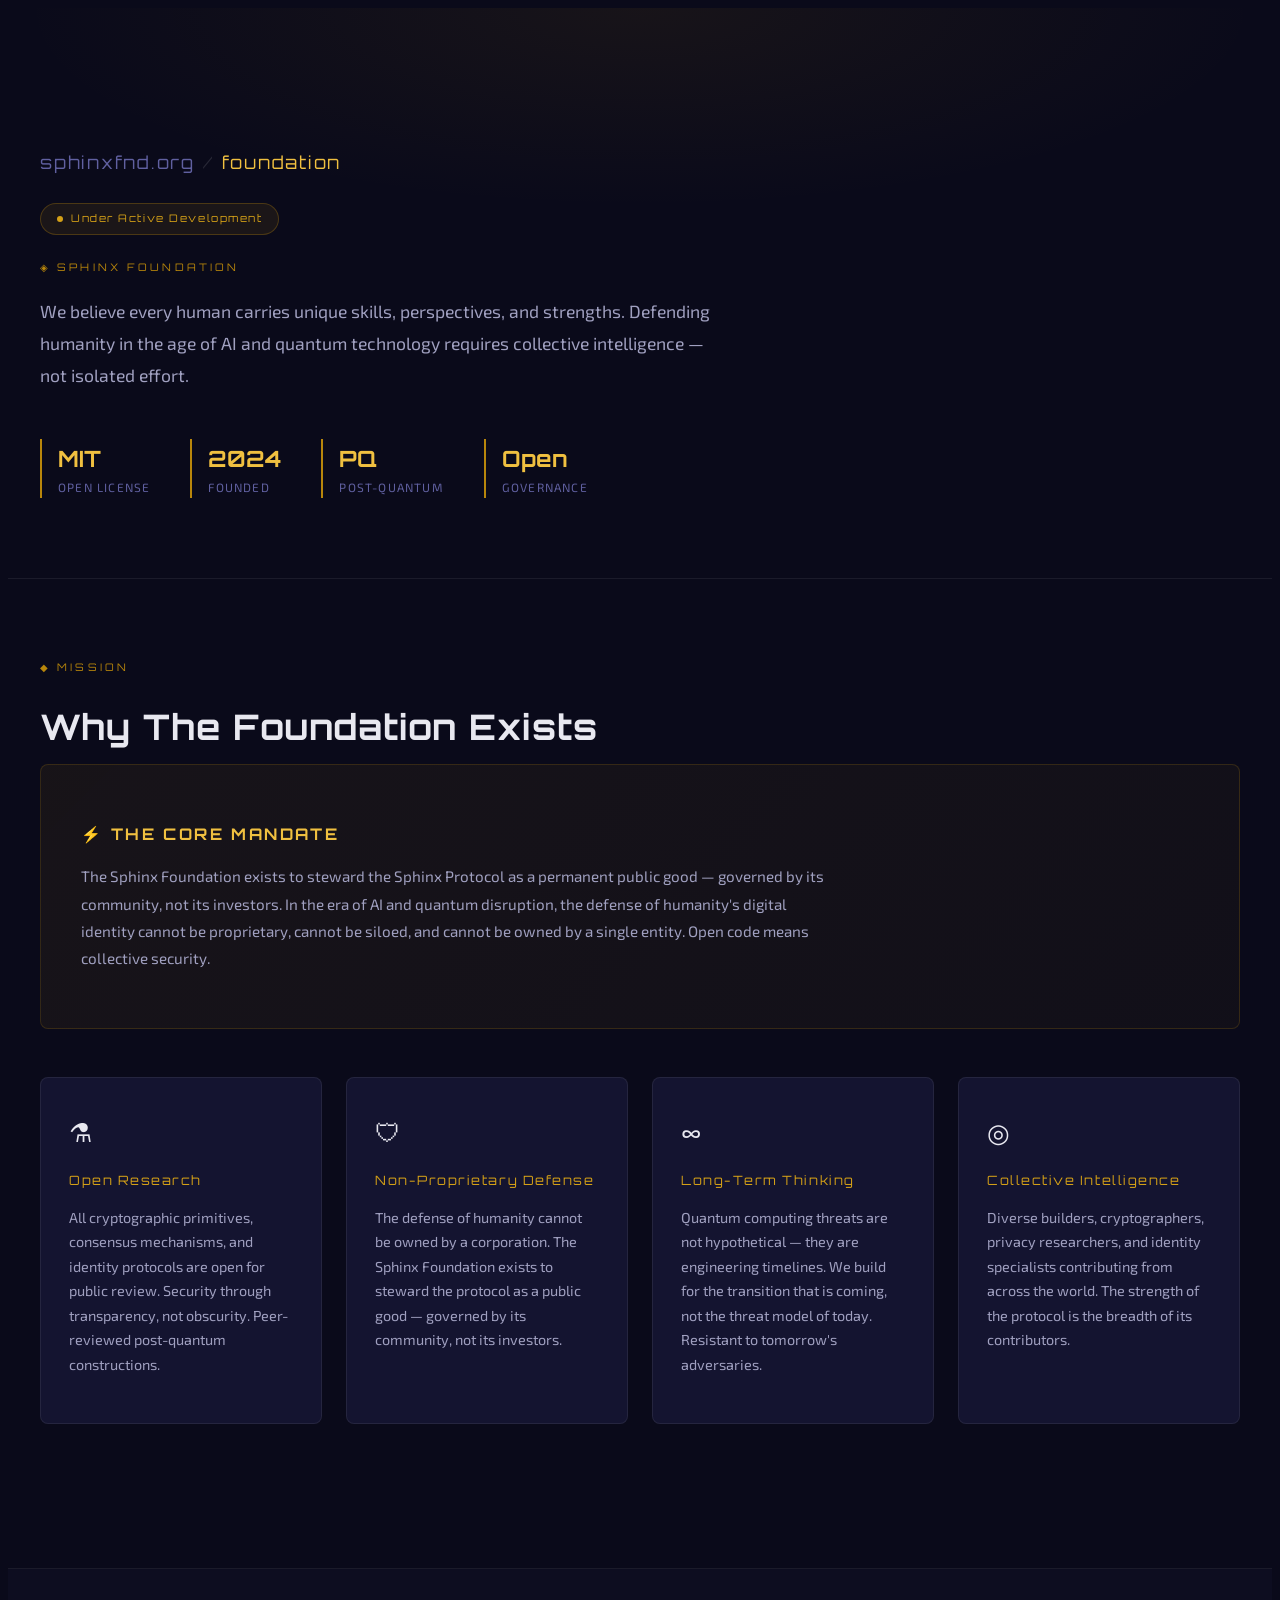
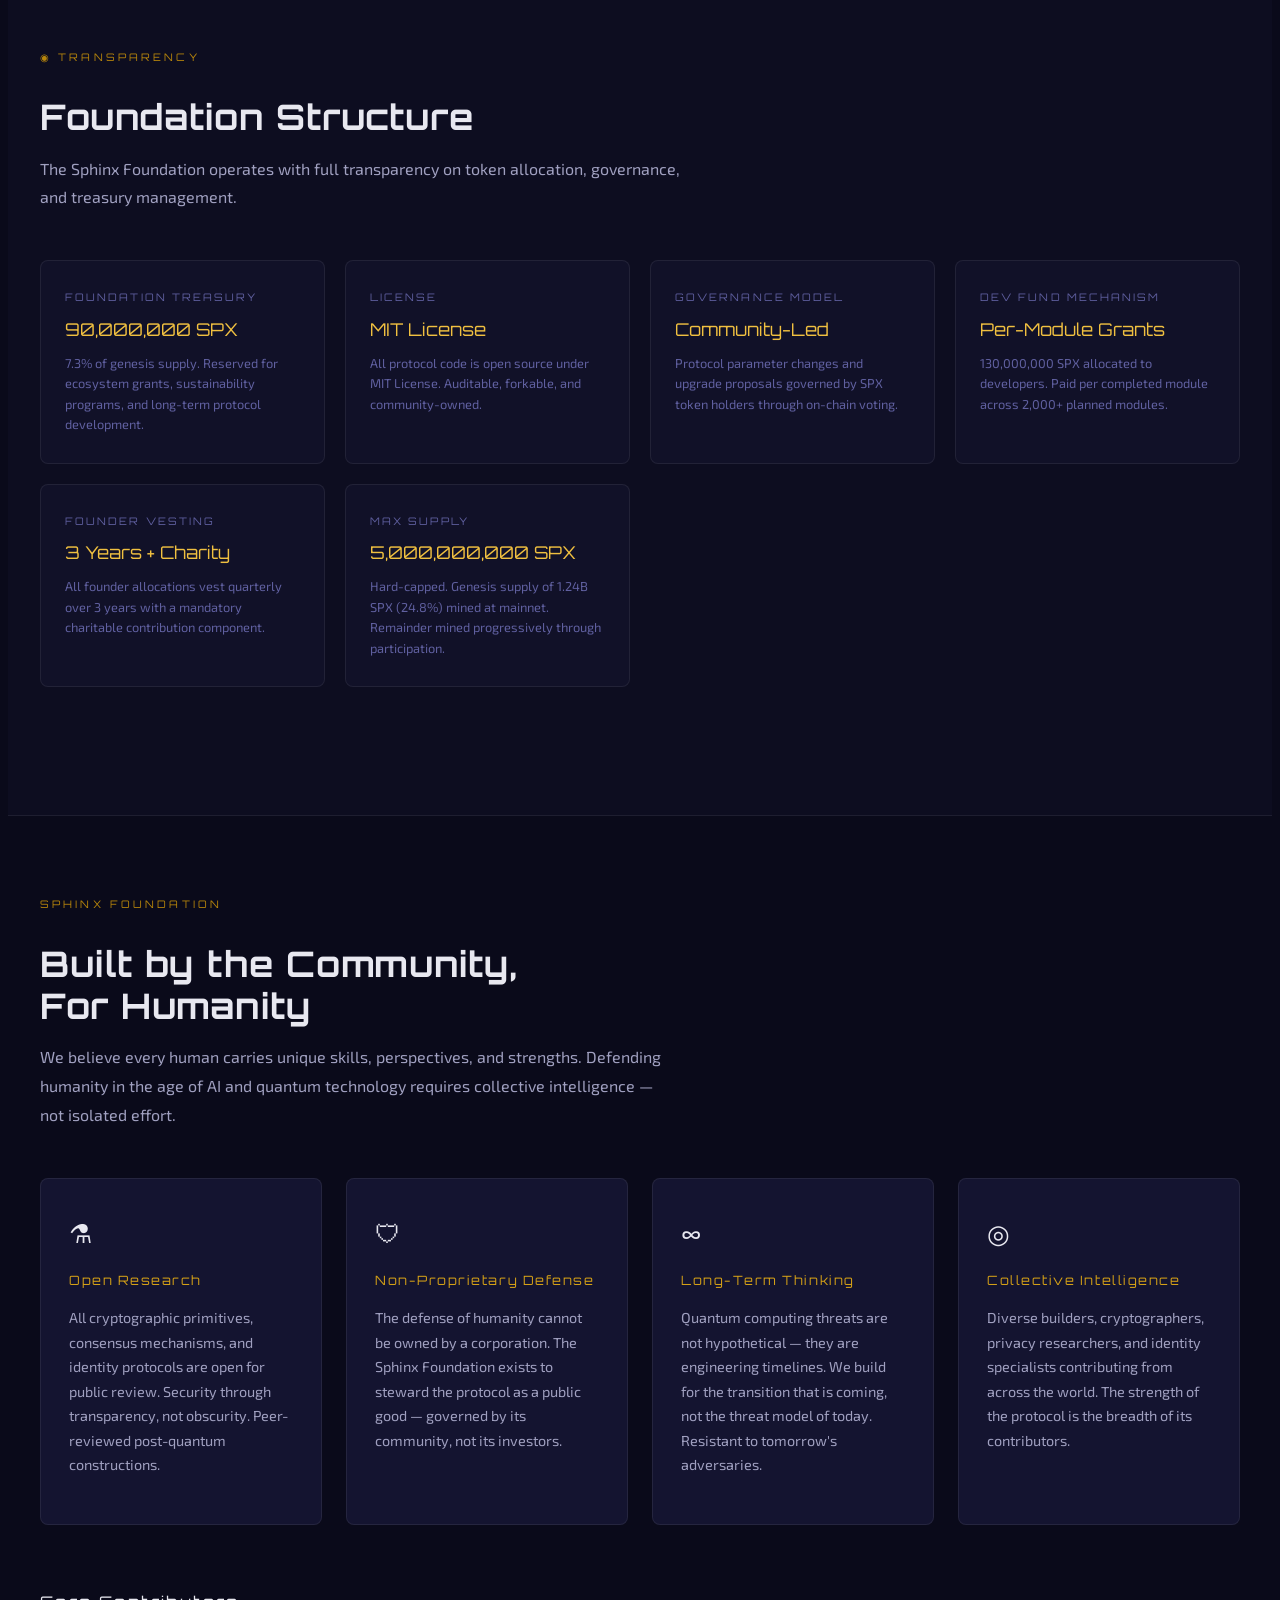
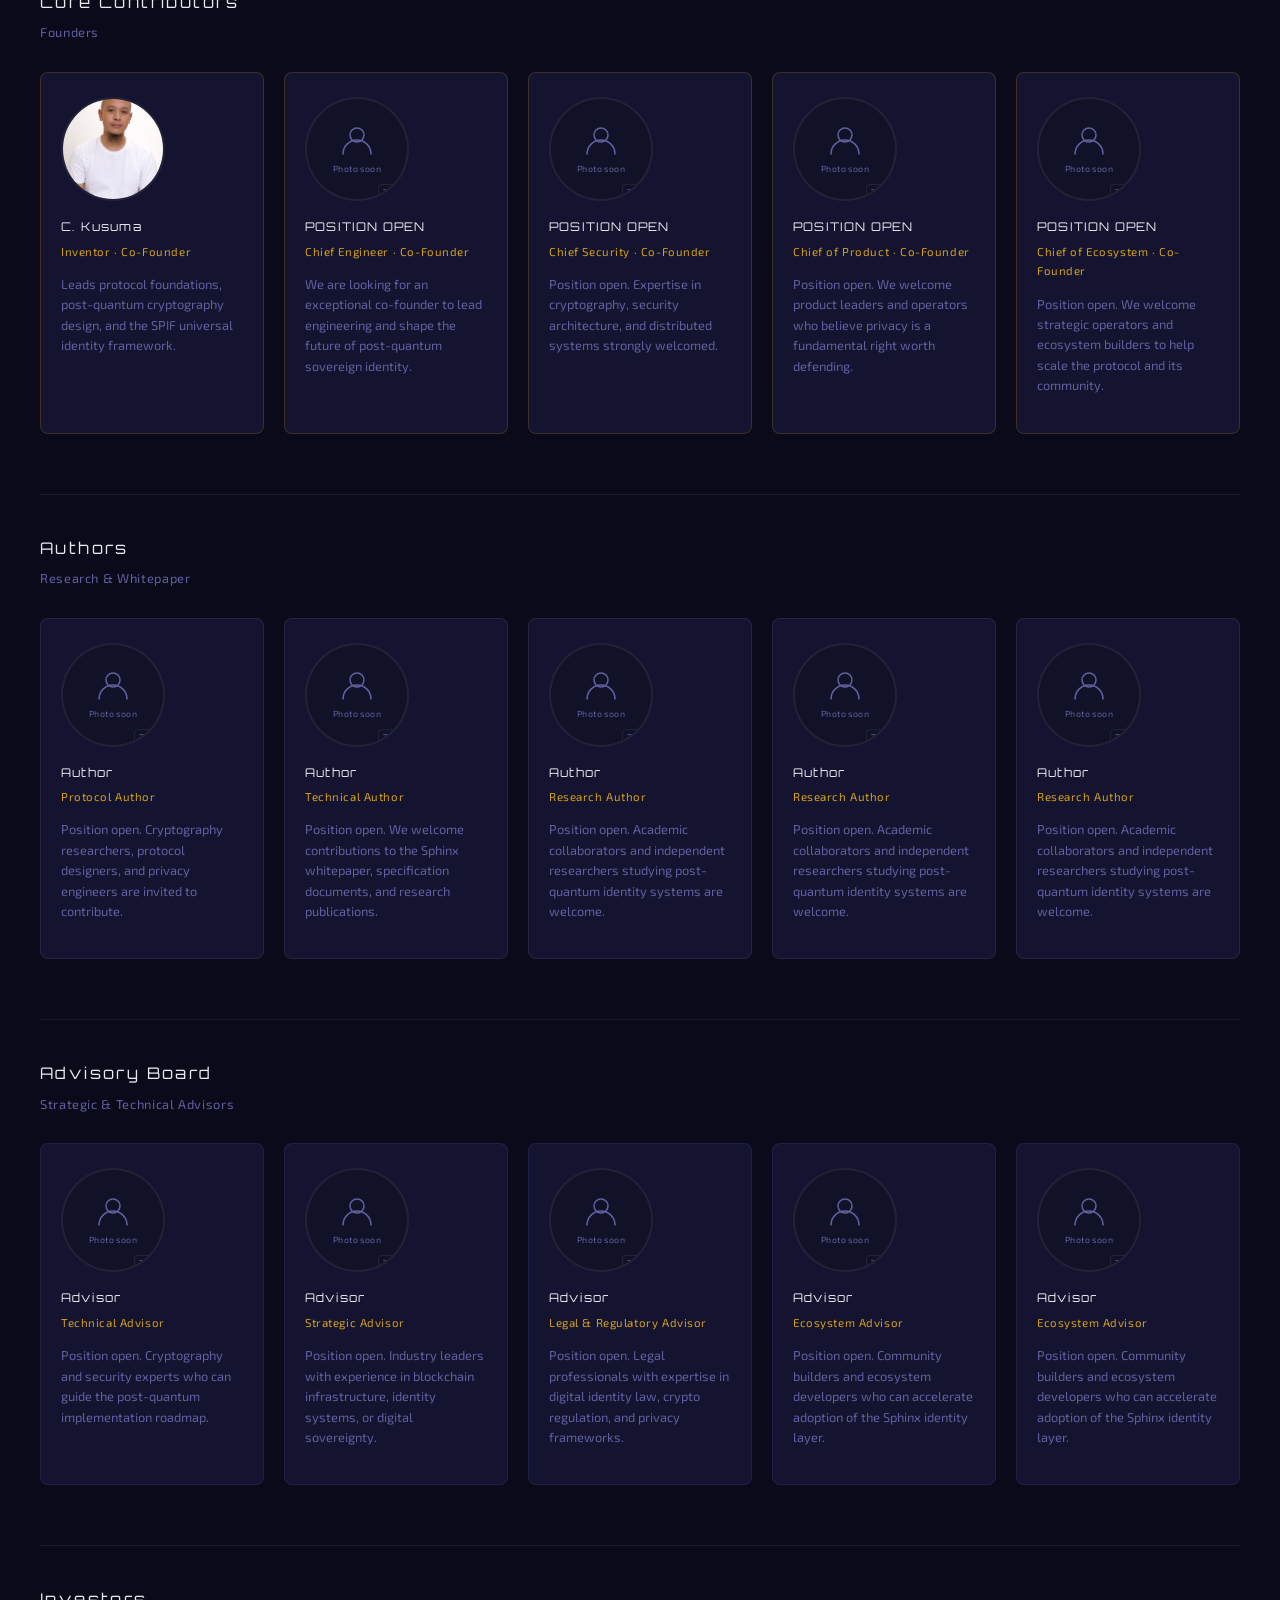
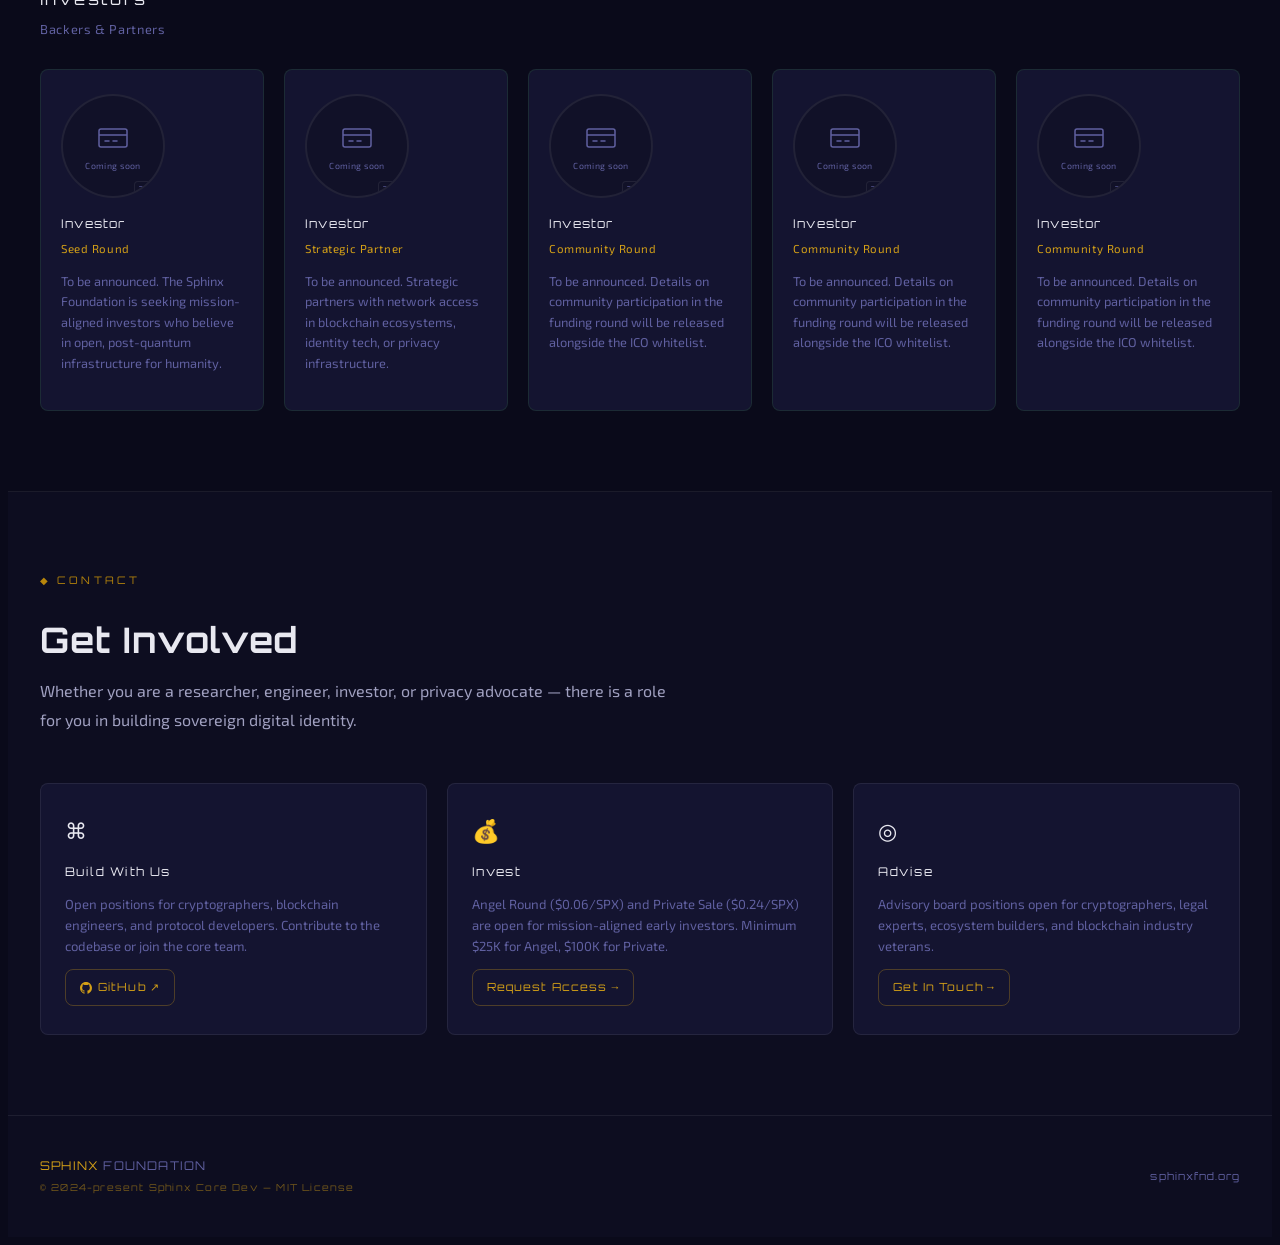
==== fnd/index.html @ 9b19be23 "Update index.html" ====
<!DOCTYPE html>
<html lang="en" data-theme="dark">
<head>
  <meta charset="UTF-8" />
  <meta name="viewport" content="width=device-width, initial-scale=1.0"/>
  
  <!-- Google tag (gtag.js) - Google Analytics -->
  <script async src="https://www.googletagmanager.com/gtag/js?id=G-T85055GSF0"></script>
  <script>
    window.dataLayer = window.dataLayer || [];
    function gtag(){dataLayer.push(arguments);}
    gtag('js', new Date());
    gtag('config', 'G-T85055GSF0');
  </script>
  
  <!-- Primary Meta Tags -->
  <title>Sphinx Protocol | Post-Quantum/AI Blockchain infrastructure for Universal Sovereign Identity</title>
  <meta name="title" content="Sphinx Protocol - Post-Quantum Blockchain for Universal Sovereign Identity">
  <meta name="description" content="Sphinx Protocol delivers post-quantum security for digital identity. SPX coins, SPIF identity, and Universal Sovereign Identity (USI) - privacy mathematically enforced. Built on SPHINCS+ and Kyber768 quantum-resistant cryptography.">
  <meta name="keywords" content="sphinx, sphinx blockchain, spx coins, spx, sphinx network, sphnx foundation, sphinx chain, usi, universal sovereign identity, post-quantum cryptography, SPHINCS+, Kyber768, PBFT consensus, VDF randomness, hash-based signatures, quantum-resistant blockchain, sovereign digital identity, SPIF address, decentralized identity, passwordless authentication, zero-knowledge proofs, Web3 identity, self-sovereign identity">
  <meta name="author" content="Sphinx Foundation">
  <meta name="robots" content="index,follow,max-image-preview:large,max-snippet:-1,max-video-preview:-1">
  <meta name="googlebot" content="index,follow">
  <meta name="revisit-after" content="7 days">
  <meta name="language" content="English">
  <meta name="distribution" content="global">
  <meta name="rating" content="general">
  
  <!-- Canonical URL -->
  <link rel="canonical" href="https://sphinxfnd.org">
  
  <!-- Hreflang for international -->
  <link rel="alternate" hreflang="en" href="https://sphinxfnd.org">
  <link rel="alternate" hreflang="x-default" href="https://sphinxfnd.org">
  
  <!-- Open Graph / Facebook -->
  <meta property="og:type" content="website">
  <meta property="og:url" content="https://sphinxfnd.org/">
  <meta property="og:title" content="Sphinx Protocol | Post-Quantum/AIs Blockchain for Universal Sovereign Identity">
  <meta property="og:description" content="Post-quantum Sphinx blockchain, Sphinx Network, Sphinx Chain, SPX coins, and USI infrastructure for Universal Sovereign Identity. Privacy mathematically enforced.">
  <meta property="og:site_name" content="Sphinx Protocol">
  <meta property="og:image" content="https://sphinxfnd.org/images/sphinx-og-image.jpg">
  <meta property="og:image:width" content="1200">
  <meta property="og:image:height" content="630">
  <meta property="og:image:alt" content="Sphinx Protocol - Post-Quantum Blockchain Infrastructure for Universal Sovereign Identity">
  <meta property="og:locale" content="en_US">
  
  <!-- Twitter -->
  <meta name="twitter:card" content="summary_large_image">
  <meta name="twitter:url" content="https://sphinxfnd.org/">
  <meta name="twitter:title" content="Sphinx Protocol | Post-Quantum Blockchain for Universal Sovereign Identity">
  <meta name="twitter:description" content="Sphinx is a decentralized technology focused on protecting human's identity in the post-AI and post-Quantum emergency, protecting currency, protecting digital identity forgery, protecting digital copyright, protecting digital artwork, all can be controlled through one vault.">
  <meta name="twitter:image" content="https://sphinxfnd.org/images/sphinx-og-image.jpg">
  <meta name="twitter:site" content="@sphinxfnd">
  <meta name="twitter:creator" content="@sphinxfnd">
  
  <!-- Schema.org / JSON-LD Structured Data -->
  <script type="application/ld+json">
  {
    "@context": "https://schema.org",
    "@type": "Organization",
    "name": "Sphinx Foundation",
    "alternateName": ["SPHNX Foundation","Sphinx Protocol","Sphinx Network","Sphinx Chain","SPX"],
    "url": "https://sphinxfnd.org/",
    "logo": "https://sphinxfnd.org/images/sphinx-logo.png",
    "sameAs": [
      "https://github.com/sphinxorg/",
      "https://x.com/sphinxfnd",
      "https://t.me/sphinxprotocol",
      "https://discord.gg/sphinxprotocol"
    ],
    "description": "Sphinx Protocol is a post-quantum Sphinx blockchain and Universal Sovereign Identity network for SPX coins, Sphinx Chain, Sphinx Network, and USI.",
    "foundingDate": "2024",
    "founders": [{"@type": "Person","name": "C. Kusuma","jobTitle": "Inventor & Co-Founder"}]
  }
  </script>
  
  <script type="application/ld+json">
  {
    "@context": "https://schema.org",
    "@type": "WebSite",
    "name": "Sphinx Protocol",
    "url": "https://sphinxfnd.org/",
    "description": "Post-quantum blockchain infrastructure for universal proof of sovereign digital identity",
    "potentialAction": {
      "@type": "SearchAction",
      "target": "https://sphinxfnd.org/search?q={search_term_string}",
      "query-input": "required name=search_term_string"
    }
  }
  </script>
  
  <script type="application/ld+json">
  {
    "@context": "https://schema.org",
    "@type": "TechArticle",
    "headline": "Sphinx Protocol - Post-Quantum Blockchain Architecture",
    "description": "A comprehensive post-quantum blockchain protocol for sovereign digital identity",
    "author": {"@type": "Organization","name": "Sphinx Foundation"},
    "datePublished": "2024",
    "articleSection": "Blockchain Technology",
    "keywords": "post-quantum cryptography, blockchain, digital identity, SPHINCS+, Kyber768"
  }
  </script>
  
  <!-- Security Headers -->
  <meta http-equiv="X-Content-Type-Options" content="nosniff">
  <meta http-equiv="X-Frame-Options" content="DENY">
  <meta http-equiv="X-XSS-Protection" content="1; mode=block">
  <meta name="referrer" content="strict-origin-when-cross-origin">
  
  <!-- Theme Color for Mobile Browsers -->
  <meta name="theme-color" content="#0a0a1a">
  <meta name="msapplication-TileColor" content="#0a0a1a">
  <meta name="msapplication-config" content="/browserconfig.xml">
  
  <!-- Google Search Console Verification -->
  <meta name="google-site-verification" content="XWVqvPVb6himzS0ZVD1UJnEyCXZ2RK2awUJJ7nsSnJ0" />
  
  <!-- Favicon & App Icons -->
  <link rel="icon" type="image/x-icon" href="/assets/favicon.ico">
  <link rel="shortcut icon" type="image/x-icon" href="/assets/favicon.ico">
  <link rel="icon" type="image/png" href="/assets/favicon.png">
  <link rel="apple-touch-icon" href="/assets/favicon.png">
  <link rel="manifest" href="/site.webmanifest">
  
  <!-- DNS Prefetch for Performance -->
  <link rel="dns-prefetch" href="https://fonts.googleapis.com">
  <link rel="dns-prefetch" href="https://fonts.gstatic.com">
  <link rel="dns-prefetch" href="https://github.com">
  <link rel="preconnect" href="https://fonts.googleapis.com">
  <link rel="preconnect" href="https://fonts.gstatic.com" crossorigin>

  <!-- Critical logo size constraint — must stay in <head> to prevent layout shift -->
  <style>
    .sphinx-logo-img { width: 38px !important; height: 38px !important; max-width: 38px; max-height: 38px; }
    .logo-mark { width: 32px; height: 32px; }
  </style>

  <!-- Core Stylesheet (external — contains variables, reset, nav, sections, philosophy grid, people grid, reveal, responsive) -->
  <link rel="stylesheet" href="css/styles.css">
  
  <link rel="preload" href="js/main.js" as="script">
  
  <!-- Fonts -->
  <link href="https://fonts.googleapis.com/css2?family=Orbitron:wght@400;600;700;900&family=Exo+2:wght@300;400;500;600&display=swap" rel="stylesheet">
  
  <!-- Hide body until CSS loads -->
  <style>body { visibility: hidden; }</style>
  <script>
    document.addEventListener('DOMContentLoaded', function() {
      document.body.style.visibility = 'visible';
    });
  </script>

  <style>
    /* ── FOUNDATION-PAGE-SPECIFIC OVERRIDES ─────────────────────
       Only rules that do NOT exist in css/styles.css live here.
       Variables, reset, nav, .container, .section, .reveal,
       .philosophy-grid/.philosophy-item, .people-grid/.pcard,
       .people-section, .people-divider are all provided by styles.css.
    ─────────────────────────────────────────────────────────── */

    /* Local colour palette used only on this page */
    :root {
      --bg:       #0a0a1a;
      --bg2:      #0d0d20;
      --bg3:      #111128;
      --surface:  #141430;
      --border:   rgba(255,255,255,0.07);
      --border2:  rgba(255,255,255,0.12);
      --text1:    #e8e8f0;
      --text2:    #a0a0c0;
      --text3:    #6060a0;
      --accent:   #b8860b;
      --gold:     #d4a017;
      --gold2:    #f0c040;
      --green:    #4caf50;
      --radius:   8px;
      --ff-head:  'Orbitron', monospace;
      --ff-body:  'Exo 2', sans-serif;
    }

    html { scroll-behavior: smooth; }

    body {
      font-family: var(--ff-body);
      background: var(--bg);
      color: var(--text1);
      font-size: 16px;
      line-height: 1.7;
      min-height: 100vh;
    }

    a { color: inherit; text-decoration: none; }

    .container {
      max-width: 1200px;
      margin: 0 auto;
      padding: 0 24px;
    }

    /* ── NAVBAR ─────────────────────────────────────────────── */
    nav {
      position: fixed;
      top: 0; left: 0; right: 0;
      z-index: 100;
      background: rgba(10,10,26,0.92);
      backdrop-filter: blur(12px);
      border-bottom: 1px solid var(--border);
    }

    .nav-inner {
      max-width: 1200px;
      margin: 0 auto;
      padding: 0 24px;
      height: 60px;
      display: flex;
      align-items: center;
      justify-content: space-between;
      gap: 24px;
    }

    .nav-logo {
      display: flex;
      align-items: center;
      gap: 10px;
      font-family: var(--ff-head);
      font-size: 0.85rem;
      font-weight: 700;
      letter-spacing: 0.12em;
      color: var(--text1);
    }

    .nav-logo .logo-mark {
      width: 32px; height: 32px;
      background: var(--accent);
      clip-path: polygon(50% 0%, 100% 25%, 100% 75%, 50% 100%, 0% 75%, 0% 25%);
      display: flex; align-items: center; justify-content: center;
      font-size: 0.6rem;
      color: #000;
      font-weight: 900;
    }

    .nav-back {
      display: flex;
      align-items: center;
      gap: 8px;
      font-family: var(--ff-head);
      font-size: 0.7rem;
      letter-spacing: 0.1em;
      color: var(--text3);
      border: 1px solid var(--border);
      padding: 6px 14px;
      border-radius: var(--radius);
      transition: color 0.2s, border-color 0.2s;
    }
    .nav-back:hover { color: var(--gold); border-color: var(--gold); }

    .nav-links {
      display: flex;
      align-items: center;
      gap: 28px;
      list-style: none;
    }

    .nav-links a {
      font-family: var(--ff-head);
      font-size: 0.68rem;
      letter-spacing: 0.1em;
      color: var(--text2);
      transition: color 0.2s;
    }
    .nav-links a:hover { color: var(--gold); }
    .nav-links a.active { color: var(--gold2); }

    /* ── HERO ───────────────────────────────────────────────── */
    .foundation-hero {
      padding: 140px 0 80px;
      position: relative;
      overflow: hidden;
      border-bottom: 1px solid var(--border);
    }

    .foundation-hero::before {
      content: '';
      position: absolute;
      top: 0; left: 0; right: 0; bottom: 0;
      background: radial-gradient(ellipse 70% 50% at 50% 0%, rgba(184,134,11,0.08) 0%, transparent 70%);
      pointer-events: none;
    }

    .hero-eyebrow {
      font-family: var(--ff-head);
      font-size: 0.65rem;
      letter-spacing: 0.3em;
      color: var(--accent);
      text-transform: uppercase;
      margin-bottom: 20px;
    }

    .hero-title {
      font-family: var(--ff-head);
      font-size: clamp(2rem, 5vw, 3.8rem);
      font-weight: 900;
      line-height: 1.1;
      letter-spacing: 0.02em;
      margin-bottom: 24px;
    }

    .hero-title .gold { color: var(--gold2); }

    .hero-subtitle {
      font-size: 1.1rem;
      color: var(--text2);
      max-width: 680px;
      margin-bottom: 48px;
      line-height: 1.8;
    }

    .hero-stats {
      display: flex;
      gap: 40px;
      flex-wrap: wrap;
    }

    .hero-stat { border-left: 2px solid var(--accent); padding-left: 16px; }

    .hero-stat-val {
      font-family: var(--ff-head);
      font-size: 1.4rem;
      font-weight: 700;
      color: var(--gold2);
    }

    .hero-stat-label {
      font-size: 0.75rem;
      color: var(--text3);
      text-transform: uppercase;
      letter-spacing: 0.1em;
    }

    /* ── SECTION ────────────────────────────────────────────── */
    .section {
      padding: 80px 0;
      border-bottom: 1px solid var(--border);
    }
    .section:last-of-type { border-bottom: none; }

    .sec-eyebrow {
      font-family: var(--ff-head);
      font-size: 0.65rem;
      letter-spacing: 0.3em;
      color: var(--accent);
      text-transform: uppercase;
      margin-bottom: 12px;
    }

    .sec-title {
      font-family: var(--ff-head);
      font-size: clamp(1.4rem, 3vw, 2.2rem);
      font-weight: 700;
      letter-spacing: 0.03em;
      margin-bottom: 16px;
      line-height: 1.2;
    }

    .sec-desc {
      color: var(--text2);
      max-width: 640px;
      font-size: 1rem;
      line-height: 1.8;
      margin-bottom: 48px;
    }

    /* ── PHILOSOPHY GRID ────────────────────────────────────── */
    /* Base .philosophy-grid and .philosophy-item are in styles.css;
       these are foundation-specific overrides only. */
    .philosophy-grid {
      display: grid;
      grid-template-columns: repeat(auto-fit, minmax(240px, 1fr));
      gap: 24px;
      margin-bottom: 64px;
    }

    .philosophy-item {
      background: var(--surface);
      border: 1px solid var(--border);
      border-radius: var(--radius);
      padding: 32px 28px;
      transition: border-color 0.3s;
    }
    .philosophy-item:hover { border-color: var(--border2); }

    .philosophy-icon { font-size: 1.6rem; margin-bottom: 16px; display: block; }

    .philosophy-title {
      font-family: var(--ff-head);
      font-size: 0.8rem;
      letter-spacing: 0.12em;
      color: var(--gold);
      margin-bottom: 12px;
    }

    .philosophy-text { font-size: 0.9rem; color: var(--text2); line-height: 1.7; }

    /* ── PEOPLE SECTIONS ────────────────────────────────────── */
    /* .people-section, .people-grid, .pcard and sub-elements are
       in styles.css. Only overrides/additions below. */

    .people-section { margin-bottom: 60px; }

    .people-section-title {
      font-family: var(--ff-head);
      font-size: 1rem;
      letter-spacing: 0.15em;
      color: var(--text1);
      margin-bottom: 6px;
    }

    .people-section-sub {
      font-size: 0.8rem;
      color: var(--text3);
      margin-bottom: 28px;
      letter-spacing: 0.05em;
    }

    .people-divider {
      border: none;
      border-top: 1px solid var(--border);
      margin: 40px 0;
    }

    .people-grid {
      display: grid;
      grid-template-columns: repeat(auto-fill, minmax(220px, 1fr));
      gap: 20px;
    }

    /* Foundation-page pcard variant (simpler than styles.css version) */
    .pcard {
      background: var(--surface);
      border: 1px solid var(--border);
      border-radius: var(--radius);
      padding: 24px 20px;
      transition: border-color 0.25s, transform 0.2s;
    }
    .pcard:hover { border-color: var(--border2); transform: translateY(-2px); }

    .pcard.founder  { border-color: rgba(212,160,23,0.2); }
    .pcard.founder:hover  { border-color: rgba(212,160,23,0.45); }
    .pcard.advisory { border-color: rgba(100,100,200,0.15); }
    .pcard.investor { border-color: rgba(76,175,80,0.15); }

    .pcard-photo {
      width: 100px; height: 100px;
      border-radius: 50%;
      overflow: hidden;
      margin-bottom: 16px;
      border: 2px solid var(--border);
      position: relative;
      background: var(--bg3);
    }
    .pcard-photo img { width: 100%; height: 100%; object-fit: cover; }

    .pcard-photo-placeholder {
      width: 100%; height: 100%;
      display: flex;
      flex-direction: column;
      align-items: center;
      justify-content: center;
      gap: 4px;
      color: var(--text3);
    }
    .pcard-photo-placeholder span { font-size: 0.55rem; letter-spacing: 0.05em; }

    .pcard-tbd-badge {
      position: absolute;
      bottom: -2px; right: -2px;
      background: var(--bg3);
      border: 1px solid var(--border);
      border-radius: 4px;
      font-size: 0.5rem;
      font-family: var(--ff-head);
      letter-spacing: 0.05em;
      color: var(--text3);
      padding: 1px 4px;
    }

    .pcard-name {
      font-family: var(--ff-head);
      font-size: 0.75rem;
      letter-spacing: 0.1em;
      color: var(--text1);
      margin-bottom: 4px;
    }

    .pcard-role {
      font-size: 0.72rem;
      color: var(--gold);
      margin-bottom: 12px;
      letter-spacing: 0.05em;
    }

    .pcard-bio { font-size: 0.8rem; color: var(--text3); line-height: 1.6; }

    /* ── MISSION BANNER ─────────────────────────────────────── */
    .mission-banner {
      background: linear-gradient(135deg, rgba(184,134,11,0.08) 0%, rgba(212,160,23,0.04) 100%);
      border: 1px solid rgba(184,134,11,0.2);
      border-radius: var(--radius);
      padding: 40px;
      margin-bottom: 48px;
    }
    .mission-banner h3 {
      font-family: var(--ff-head);
      font-size: 1rem;
      letter-spacing: 0.15em;
      color: var(--gold2);
      margin-bottom: 12px;
    }
    .mission-banner p {
      font-size: 0.95rem;
      color: var(--text2);
      line-height: 1.8;
      max-width: 760px;
    }

    /* ── TRANSPARENCY TABLE ─────────────────────────────────── */
    .transp-grid {
      display: grid;
      grid-template-columns: repeat(auto-fit, minmax(280px, 1fr));
      gap: 20px;
      margin-bottom: 48px;
    }

    .transp-card {
      background: var(--bg3);
      border: 1px solid var(--border);
      border-radius: var(--radius);
      padding: 28px 24px;
    }

    .transp-card-label {
      font-family: var(--ff-head);
      font-size: 0.65rem;
      letter-spacing: 0.2em;
      color: var(--text3);
      text-transform: uppercase;
      margin-bottom: 8px;
    }

    .transp-card-val {
      font-family: var(--ff-head);
      font-size: 1.1rem;
      color: var(--gold2);
      margin-bottom: 8px;
    }

    .transp-card-desc { font-size: 0.8rem; color: var(--text3); line-height: 1.6; }

    /* ── CONTACT SECTION ────────────────────────────────────── */
    .contact-grid {
      display: grid;
      grid-template-columns: repeat(auto-fit, minmax(220px, 1fr));
      gap: 20px;
    }

    .contact-card {
      background: var(--surface);
      border: 1px solid var(--border);
      border-radius: var(--radius);
      padding: 28px 24px;
      display: flex;
      flex-direction: column;
      gap: 12px;
    }

    .contact-card-icon { font-size: 1.4rem; }

    .contact-card-title {
      font-family: var(--ff-head);
      font-size: 0.75rem;
      letter-spacing: 0.12em;
      color: var(--text1);
    }

    .contact-card-desc { font-size: 0.82rem; color: var(--text3); line-height: 1.6; flex: 1; }

    .contact-card-link {
      display: inline-flex;
      align-items: center;
      gap: 6px;
      font-family: var(--ff-head);
      font-size: 0.7rem;
      letter-spacing: 0.1em;
      color: var(--gold);
      border: 1px solid rgba(212,160,23,0.3);
      padding: 8px 14px;
      border-radius: var(--radius);
      transition: background 0.2s, border-color 0.2s;
      width: fit-content;
    }
    .contact-card-link:hover {
      background: rgba(212,160,23,0.08);
      border-color: var(--gold);
    }

    /* ── FOOTER ─────────────────────────────────────────────── */
    footer {
      background: var(--bg2);
      border-top: 1px solid var(--border);
      padding: 40px 0;
    }

    .footer-inner {
      display: flex;
      align-items: center;
      justify-content: space-between;
      flex-wrap: wrap;
      gap: 20px;
    }

    .footer-brand {
      font-family: var(--ff-head);
      font-size: 0.75rem;
      letter-spacing: 0.1em;
      color: var(--text3);
    }
    .footer-brand span { color: var(--gold); }

    .footer-links { display: flex; gap: 24px; flex-wrap: wrap; }

    .footer-links a {
      font-family: var(--ff-head);
      font-size: 0.65rem;
      letter-spacing: 0.1em;
      color: var(--text3);
      transition: color 0.2s;
    }
    .footer-links a:hover { color: var(--gold); }

    /* ── BREADCRUMB ─────────────────────────────────────────── */
    .breadcrumb {
      display: flex;
      align-items: center;
      gap: 8px;
      font-family: var(--ff-head);
      font-size: 1.1rem;  /* Changed from 0.65rem to 1.1rem */
      letter-spacing: 0.1em;
      color: var(--text3);
      margin-bottom: 24px;
    }
    .breadcrumb a { color: var(--text3); }
    .breadcrumb a:hover { color: var(--gold); }
    .breadcrumb .sep { color: var(--border2); }
    .breadcrumb .current { color: var(--gold2); }

    /* ── REVEAL (scroll animation) ──────────────────────────── */
    /* .reveal and .reveal.visible are in styles.css; kept here
       with identical values as a safe fallback for this page. */
    .reveal { opacity: 0; transform: translateY(20px); transition: opacity 0.6s ease, transform 0.6s ease; }
    .reveal.visible { opacity: 1; transform: translateY(0); }

    /* ── DOMAIN BADGE ───────────────────────────────────────── */
    .domain-badge {
      display: inline-flex;
      align-items: center;
      gap: 8px;
      background: rgba(184,134,11,0.1);
      border: 1px solid rgba(184,134,11,0.3);
      border-radius: 100px;
      padding: 6px 16px;
      font-family: var(--ff-head);
      font-size: 0.65rem;
      letter-spacing: 0.15em;
      color: var(--gold);
      margin-bottom: 24px;
    }

    .domain-badge .dot {
      width: 6px; height: 6px;
      border-radius: 50%;
      background: var(--gold);
      animation: pulse 2s ease-in-out infinite;
    }

    @keyframes pulse {
      0%, 100% { opacity: 1; }
      50% { opacity: 0.3; }
    }

    /* ── RESPONSIVE ─────────────────────────────────────────── */
    @media (max-width: 768px) {
      .nav-links { display: none; }
      .hero-stats { gap: 24px; }
      .philosophy-grid { grid-template-columns: 1fr 1fr; }
      .people-grid { grid-template-columns: repeat(auto-fill, minmax(180px, 1fr)); }
      .footer-inner { flex-direction: column; gap: 16px; }
    }

    @media (max-width: 480px) {
      .philosophy-grid { grid-template-columns: 1fr; }s
      .transp-grid { grid-template-columns: 1fr; }
    }
  </style>
</head>

<body>

<!-- ── HERO ────────────────────────────────────── -->
<section class="foundation-hero">
  <div class="container">
    <div class="breadcrumb">
      <a href="https://sphinxfnd.org">sphinxfnd.org</a>
      <span class="sep">/</span>
      <span class="current">foundation</span>
    </div>

    <div class="domain-badge">
      <span class="dot"></span>
      Under Active Development
    </div>

    <div class="hero-eyebrow">◈ SPHINX FOUNDATION</div>

    <p class="hero-subtitle">
      We believe every human carries unique skills, perspectives, and strengths. Defending humanity in the age of AI and quantum technology requires collective intelligence — not isolated effort.
    </p>

    <div class="hero-stats">
      <div class="hero-stat">
        <div class="hero-stat-val">MIT</div>
        <div class="hero-stat-label">Open License</div>
      </div>
      <div class="hero-stat">
        <div class="hero-stat-val">2024</div>
        <div class="hero-stat-label">Founded</div>
      </div>
      <div class="hero-stat">
        <div class="hero-stat-val">PQ</div>
        <div class="hero-stat-label">Post-Quantum</div>
      </div>
      <div class="hero-stat">
        <div class="hero-stat-val">Open</div>
        <div class="hero-stat-label">Governance</div>
      </div>
    </div>
  </div>
</section>

<!-- ── MISSION ──────────────────────────────────── -->
<section class="section">
  <div class="container">
    <div class="sec-eyebrow">◆ MISSION</div>
    <h2 class="sec-title">Why The Foundation Exists</h2>

    <div class="mission-banner reveal">
      <h3>⚡ THE CORE MANDATE</h3>
      <p>
        The Sphinx Foundation exists to steward the Sphinx Protocol as a permanent public good — governed by its community, not its investors. In the era of AI and quantum disruption, the defense of humanity's digital identity cannot be proprietary, cannot be siloed, and cannot be owned by a single entity. Open code means collective security.
      </p>
    </div>

    <div class="philosophy-grid">
      <div class="philosophy-item reveal">
        <span class="philosophy-icon">⚗</span>
        <div class="philosophy-title">Open Research</div>
        <p class="philosophy-text">All cryptographic primitives, consensus mechanisms, and identity protocols are open for public review. Security through transparency, not obscurity. Peer-reviewed post-quantum constructions.</p>
      </div>
      <div class="philosophy-item reveal">
        <span class="philosophy-icon">🛡</span>
        <div class="philosophy-title">Non-Proprietary Defense</div>
        <p class="philosophy-text">The defense of humanity cannot be owned by a corporation. The Sphinx Foundation exists to steward the protocol as a public good — governed by its community, not its investors.</p>
      </div>
      <div class="philosophy-item reveal">
        <span class="philosophy-icon">∞</span>
        <div class="philosophy-title">Long-Term Thinking</div>
        <p class="philosophy-text">Quantum computing threats are not hypothetical — they are engineering timelines. We build for the transition that is coming, not the threat model of today. Resistant to tomorrow's adversaries.</p>
      </div>
      <div class="philosophy-item reveal">
        <span class="philosophy-icon">◎</span>
        <div class="philosophy-title">Collective Intelligence</div>
        <p class="philosophy-text">Diverse builders, cryptographers, privacy researchers, and identity specialists contributing from across the world. The strength of the protocol is the breadth of its contributors.</p>
      </div>
    </div>
  </div>
</section>

<!-- ── TRANSPARENCY ─────────────────────────────── -->
<section class="section" style="background: var(--bg2);">
  <div class="container">
    <div class="sec-eyebrow">◉ TRANSPARENCY</div>
    <h2 class="sec-title">Foundation Structure</h2>
    <p class="sec-desc">The Sphinx Foundation operates with full transparency on token allocation, governance, and treasury management.</p>

    <div class="transp-grid">
      <div class="transp-card reveal">
        <div class="transp-card-label">Foundation Treasury</div>
        <div class="transp-card-val">90,000,000 SPX</div>
        <div class="transp-card-desc">7.3% of genesis supply. Reserved for ecosystem grants, sustainability programs, and long-term protocol development.</div>
      </div>
      <div class="transp-card reveal">
        <div class="transp-card-label">License</div>
        <div class="transp-card-val">MIT License</div>
        <div class="transp-card-desc">All protocol code is open source under MIT License. Auditable, forkable, and community-owned.</div>
      </div>
      <div class="transp-card reveal">
        <div class="transp-card-label">Governance Model</div>
        <div class="transp-card-val">Community-Led</div>
        <div class="transp-card-desc">Protocol parameter changes and upgrade proposals governed by SPX token holders through on-chain voting.</div>
      </div>
      <div class="transp-card reveal">
        <div class="transp-card-label">Dev Fund Mechanism</div>
        <div class="transp-card-val">Per-Module Grants</div>
        <div class="transp-card-desc">130,000,000 SPX allocated to developers. Paid per completed module across 2,000+ planned modules.</div>
      </div>
      <div class="transp-card reveal">
        <div class="transp-card-label">Founder Vesting</div>
        <div class="transp-card-val">3 Years + Charity</div>
        <div class="transp-card-desc">All founder allocations vest quarterly over 3 years with a mandatory charitable contribution component.</div>
      </div>
      <div class="transp-card reveal">
        <div class="transp-card-label">Max Supply</div>
        <div class="transp-card-val">5,000,000,000 SPX</div>
        <div class="transp-card-desc">Hard-capped. Genesis supply of 1.24B SPX (24.8%) mined at mainnet. Remainder mined progressively through participation.</div>
      </div>
    </div>
  </div>
</section>

<!-- ── PEOPLE ────────────────────────────────────── -->
<!-- ──────────────────────────────────────── FOUNDATION -->
<section class="section" id="foundation">
  <div class="container">
    <div class="sec-header reveal">
      <div class="sec-eyebrow">Sphinx Foundation</div>
      <h2 class="sec-title">Built by the Community,<br>For Humanity</h2>
      <p class="sec-desc">We believe every human carries unique skills, perspectives, and strengths. Defending humanity in the age of AI and quantum technology requires collective intelligence — not isolated effort.</p>
    </div>
    <div class="philosophy-grid">
      <div class="philosophy-item reveal">
        <div class="philosophy-icon">⚗</div>
        <div class="philosophy-title">Open Research</div>
        <p class="philosophy-text">All cryptographic primitives, consensus mechanisms, and identity protocols are open for public review. Security through transparency, not obscurity. Peer-reviewed post-quantum constructions.</p>
      </div>
      <div class="philosophy-item reveal">
        <div class="philosophy-icon">🛡</div>
        <div class="philosophy-title">Non-Proprietary Defense</div>
        <p class="philosophy-text">The defense of humanity cannot be owned by a corporation. The Sphinx Foundation exists to steward the protocol as a public good — governed by its community, not its investors.</p>
      </div>
      <div class="philosophy-item reveal">
        <div class="philosophy-icon">∞</div>
        <div class="philosophy-title">Long-Term Thinking</div>
        <p class="philosophy-text">Quantum computing threats are not hypothetical — they are engineering timelines. We build for the transition that is coming, not the threat model of today. Resistant to tomorrow's adversaries.</p>
      </div>
      <div class="philosophy-item reveal">
        <div class="philosophy-icon">◎</div>
        <div class="philosophy-title">Collective Intelligence</div>
        <p class="philosophy-text">Diverse builders, cryptographers, privacy researchers, and identity specialists contributing from across the world. The strength of the protocol is the breadth of its contributors.</p>
      </div>
    </div>


<!-- ══ CORE CONTRIBUTORS ════════════════════════════════ -->
<div class="people-section">
  <div class="people-section-title reveal">Core Contributors</div>
  <div class="people-section-sub reveal">Founders</div>
  <div class="people-grid">

    <!-- C. Kusuma — Inventor & Co-Founder (with photo) -->
    <div class="pcard founder reveal">
      <div class="pcard-photo">
        <img src="[data-uri]" alt="C. Kusuma">
      </div>
      <div class="pcard-name">C. Kusuma</div>
      <div class="pcard-role">Inventor · Co-Founder</div>
      <p class="pcard-bio">Leads protocol foundations, post-quantum cryptography design, and the SPIF universal identity framework.</p>
    </div>

    <!-- Co-Founder placeholder 1 - Lead Engineer -->
    <div class="pcard founder reveal">
      <div class="pcard-photo">
        <div class="pcard-photo-placeholder">
          <svg width="36" height="36" viewBox="0 0 36 36" fill="none" xmlns="http://www.w3.org/2000/svg">
            <circle cx="18" cy="13" r="7" stroke="currentColor" stroke-width="1.5"/>
            <path d="M4 32C4 24.268 10.268 18 18 18C25.732 18 32 24.268 32 32" stroke="currentColor" stroke-width="1.5" stroke-linecap="round"/>
          </svg>
          <span>Photo soon</span>
        </div>
        <div class="pcard-tbd-badge">TBD</div>
      </div>
      <div class="pcard-name">POSITION OPEN</div>
      <div class="pcard-role">Chief Engineer · Co-Founder</div>
      <p class="pcard-bio"> We are looking for an exceptional co-founder to lead engineering and shape the future of post-quantum sovereign identity.</p>
    </div>

    <!-- Co-Founder placeholder 2 - Cryptographic Engineer / Chief Security -->
    <div class="pcard founder reveal">
      <div class="pcard-photo">
        <div class="pcard-photo-placeholder">
          <svg width="36" height="36" viewBox="0 0 36 36" fill="none" xmlns="http://www.w3.org/2000/svg">
            <circle cx="18" cy="13" r="7" stroke="currentColor" stroke-width="1.5"/>
            <path d="M4 32C4 24.268 10.268 18 18 18C25.732 18 32 24.268 32 32" stroke="currentColor" stroke-width="1.5" stroke-linecap="round"/>
          </svg>
          <span>Photo soon</span>
        </div>
        <div class="pcard-tbd-badge">TBD</div>
      </div>
      <div class="pcard-name">POSITION OPEN</div>
      <div class="pcard-role">Chief Security · Co-Founder</div>
      <p class="pcard-bio">Position open. Expertise in cryptography, security architecture, and distributed systems strongly welcomed.</p>
    </div>

    <!-- Co-Founder placeholder 3 - Head of Product -->
    <div class="pcard founder reveal">
      <div class="pcard-photo">
        <div class="pcard-photo-placeholder">
          <svg width="36" height="36" viewBox="0 0 36 36" fill="none" xmlns="http://www.w3.org/2000/svg">
            <circle cx="18" cy="13" r="7" stroke="currentColor" stroke-width="1.5"/>
            <path d="M4 32C4 24.268 10.268 18 18 18C25.732 18 32 24.268 32 32" stroke="currentColor" stroke-width="1.5" stroke-linecap="round"/>
          </svg>
          <span>Photo soon</span>
        </div>
        <div class="pcard-tbd-badge">TBD</div>
      </div>
      <div class="pcard-name">POSITION OPEN</div>
      <div class="pcard-role">Chief of Product · Co-Founder</div>
      <p class="pcard-bio">Position open. We welcome product leaders and operators who believe privacy is a fundamental right worth defending.</p>
    </div>

    <!-- Co-Founder placeholder 4 - Head of Ecosystem / Strategy -->
    <div class="pcard founder reveal">
      <div class="pcard-photo">
        <div class="pcard-photo-placeholder">
          <svg width="36" height="36" viewBox="0 0 36 36" fill="none" xmlns="http://www.w3.org/2000/svg">
            <circle cx="18" cy="13" r="7" stroke="currentColor" stroke-width="1.5"/>
            <path d="M4 32C4 24.268 10.268 18 18 18C25.732 18 32 24.268 32 32" stroke="currentColor" stroke-width="1.5" stroke-linecap="round"/>
          </svg>
          <span>Photo soon</span>
        </div>
        <div class="pcard-tbd-badge">TBD</div>
      </div>
      <div class="pcard-name">POSITION OPEN</div>
      <div class="pcard-role">Chief of Ecosystem · Co-Founder</div>
      <p class="pcard-bio">Position open. We welcome strategic operators and ecosystem builders to help scale the protocol and its community.</p>
    </div>

  </div><!-- /people-grid founders -->
</div>

<!-- ══ AUTHORS ══════════════════════════════════════════ -->
<hr class="people-divider">
<div class="people-section" style="margin-top: 40px;">
  <div class="people-section-title reveal">Authors</div>
  <div class="people-section-sub reveal">Research &amp; Whitepaper</div>
  <div class="people-grid">

    <div class="pcard reveal">
      <div class="pcard-photo">
        <div class="pcard-photo-placeholder">
          <svg width="36" height="36" viewBox="0 0 36 36" fill="none">
            <circle cx="18" cy="13" r="7" stroke="currentColor" stroke-width="1.5"/>
            <path d="M4 32C4 24.268 10.268 18 18 18C25.732 18 32 24.268 32 32" stroke="currentColor" stroke-width="1.5" stroke-linecap="round"/>
          </svg>
          <span>Photo soon</span>
        </div>
        <div class="pcard-tbd-badge">TBD</div>
      </div>
      <div class="pcard-name">Author</div>
      <div class="pcard-role">Protocol Author</div>
      <p class="pcard-bio">Position open. Cryptography researchers, protocol designers, and privacy engineers are invited to contribute.</p>
    </div>

    <div class="pcard reveal">
      <div class="pcard-photo">
        <div class="pcard-photo-placeholder">
          <svg width="36" height="36" viewBox="0 0 36 36" fill="none">
            <circle cx="18" cy="13" r="7" stroke="currentColor" stroke-width="1.5"/>
            <path d="M4 32C4 24.268 10.268 18 18 18C25.732 18 32 24.268 32 32" stroke="currentColor" stroke-width="1.5" stroke-linecap="round"/>
          </svg>
          <span>Photo soon</span>
        </div>
        <div class="pcard-tbd-badge">TBD</div>
      </div>
      <div class="pcard-name">Author</div>
      <div class="pcard-role">Technical Author</div>
      <p class="pcard-bio">Position open. We welcome contributions to the Sphinx whitepaper, specification documents, and research publications.</p>
    </div>

    <div class="pcard reveal">
      <div class="pcard-photo">
        <div class="pcard-photo-placeholder">
          <svg width="36" height="36" viewBox="0 0 36 36" fill="none">
            <circle cx="18" cy="13" r="7" stroke="currentColor" stroke-width="1.5"/>
            <path d="M4 32C4 24.268 10.268 18 18 18C25.732 18 32 24.268 32 32" stroke="currentColor" stroke-width="1.5" stroke-linecap="round"/>
          </svg>
          <span>Photo soon</span>
        </div>
        <div class="pcard-tbd-badge">TBD</div>
      </div>
      <div class="pcard-name">Author</div>
      <div class="pcard-role">Research Author</div>
      <p class="pcard-bio">Position open. Academic collaborators and independent researchers studying post-quantum identity systems are welcome.</p>
    </div>

    <div class="pcard reveal">
      <div class="pcard-photo">
        <div class="pcard-photo-placeholder">
          <svg width="36" height="36" viewBox="0 0 36 36" fill="none">
            <circle cx="18" cy="13" r="7" stroke="currentColor" stroke-width="1.5"/>
            <path d="M4 32C4 24.268 10.268 18 18 18C25.732 18 32 24.268 32 32" stroke="currentColor" stroke-width="1.5" stroke-linecap="round"/>
          </svg>
          <span>Photo soon</span>
        </div>
        <div class="pcard-tbd-badge">TBD</div>
      </div>
      <div class="pcard-name">Author</div>
      <div class="pcard-role">Research Author</div>
      <p class="pcard-bio">Position open. Academic collaborators and independent researchers studying post-quantum identity systems are welcome.</p>
    </div>

    <div class="pcard reveal">
      <div class="pcard-photo">
        <div class="pcard-photo-placeholder">
          <svg width="36" height="36" viewBox="0 0 36 36" fill="none">
            <circle cx="18" cy="13" r="7" stroke="currentColor" stroke-width="1.5"/>
            <path d="M4 32C4 24.268 10.268 18 18 18C25.732 18 32 24.268 32 32" stroke="currentColor" stroke-width="1.5" stroke-linecap="round"/>
          </svg>
          <span>Photo soon</span>
        </div>
        <div class="pcard-tbd-badge">TBD</div>
      </div>
      <div class="pcard-name">Author</div>
      <div class="pcard-role">Research Author</div>
      <p class="pcard-bio">Position open. Academic collaborators and independent researchers studying post-quantum identity systems are welcome.</p>
    </div>

  </div>
</div>

<!-- ══ ADVISORY BOARD ════════════════════════════════════ -->
<hr class="people-divider">
<div class="people-section" style="margin-top: 40px;">
  <div class="people-section-title reveal">Advisory Board</div>
  <div class="people-section-sub reveal">Strategic &amp; Technical Advisors</div>
  <div class="people-grid">

    <div class="pcard advisory reveal">
      <div class="pcard-photo">
        <div class="pcard-photo-placeholder">
          <svg width="36" height="36" viewBox="0 0 36 36" fill="none">
            <circle cx="18" cy="13" r="7" stroke="currentColor" stroke-width="1.5"/>
            <path d="M4 32C4 24.268 10.268 18 18 18C25.732 18 32 24.268 32 32" stroke="currentColor" stroke-width="1.5" stroke-linecap="round"/>
          </svg>
          <span>Photo soon</span>
        </div>
        <div class="pcard-tbd-badge">TBD</div>
      </div>
      <div class="pcard-name">Advisor</div>
      <div class="pcard-role">Technical Advisor</div>
      <p class="pcard-bio">Position open. Cryptography and security experts who can guide the post-quantum implementation roadmap.</p>
    </div>

    <div class="pcard advisory reveal">
      <div class="pcard-photo">
        <div class="pcard-photo-placeholder">
          <svg width="36" height="36" viewBox="0 0 36 36" fill="none">
            <circle cx="18" cy="13" r="7" stroke="currentColor" stroke-width="1.5"/>
            <path d="M4 32C4 24.268 10.268 18 18 18C25.732 18 32 24.268 32 32" stroke="currentColor" stroke-width="1.5" stroke-linecap="round"/>
          </svg>
          <span>Photo soon</span>
        </div>
        <div class="pcard-tbd-badge">TBD</div>
      </div>
      <div class="pcard-name">Advisor</div>
      <div class="pcard-role">Strategic Advisor</div>
      <p class="pcard-bio">Position open. Industry leaders with experience in blockchain infrastructure, identity systems, or digital sovereignty.</p>
    </div>

    <div class="pcard advisory reveal">
      <div class="pcard-photo">
        <div class="pcard-photo-placeholder">
          <svg width="36" height="36" viewBox="0 0 36 36" fill="none">
            <circle cx="18" cy="13" r="7" stroke="currentColor" stroke-width="1.5"/>
            <path d="M4 32C4 24.268 10.268 18 18 18C25.732 18 32 24.268 32 32" stroke="currentColor" stroke-width="1.5" stroke-linecap="round"/>
          </svg>
          <span>Photo soon</span>
        </div>
        <div class="pcard-tbd-badge">TBD</div>
      </div>
      <div class="pcard-name">Advisor</div>
      <div class="pcard-role">Legal &amp; Regulatory Advisor</div>
      <p class="pcard-bio">Position open. Legal professionals with expertise in digital identity law, crypto regulation, and privacy frameworks.</p>
    </div>

    <div class="pcard advisory reveal">
      <div class="pcard-photo">
        <div class="pcard-photo-placeholder">
          <svg width="36" height="36" viewBox="0 0 36 36" fill="none">
            <circle cx="18" cy="13" r="7" stroke="currentColor" stroke-width="1.5"/>
            <path d="M4 32C4 24.268 10.268 18 18 18C25.732 18 32 24.268 32 32" stroke="currentColor" stroke-width="1.5" stroke-linecap="round"/>
          </svg>
          <span>Photo soon</span>
        </div>
        <div class="pcard-tbd-badge">TBD</div>
      </div>
      <div class="pcard-name">Advisor</div>
      <div class="pcard-role">Ecosystem Advisor</div>
      <p class="pcard-bio">Position open. Community builders and ecosystem developers who can accelerate adoption of the Sphinx identity layer.</p>
    </div>

    <div class="pcard advisory reveal">
      <div class="pcard-photo">
        <div class="pcard-photo-placeholder">
          <svg width="36" height="36" viewBox="0 0 36 36" fill="none">
            <circle cx="18" cy="13" r="7" stroke="currentColor" stroke-width="1.5"/>
            <path d="M4 32C4 24.268 10.268 18 18 18C25.732 18 32 24.268 32 32" stroke="currentColor" stroke-width="1.5" stroke-linecap="round"/>
          </svg>
          <span>Photo soon</span>
        </div>
        <div class="pcard-tbd-badge">TBD</div>
      </div>
      <div class="pcard-name">Advisor</div>
      <div class="pcard-role">Ecosystem Advisor</div>
      <p class="pcard-bio">Position open. Community builders and ecosystem developers who can accelerate adoption of the Sphinx identity layer.</p>
    </div>

  </div>
</div>

<!-- ══ INVESTORS ═════════════════════════════════════════ -->
<hr class="people-divider">
<div class="people-section" style="margin-top: 40px; margin-bottom: 0;">
  <div class="people-section-title reveal">Investors</div>
  <div class="people-section-sub reveal">Backers &amp; Partners</div>
  <div class="people-grid">

    <div class="pcard investor reveal">
      <div class="pcard-photo">
        <div class="pcard-photo-placeholder">
          <svg width="36" height="36" viewBox="0 0 36 36" fill="none">
            <rect x="4" y="10" width="28" height="18" rx="2" stroke="currentColor" stroke-width="1.5"/>
            <path d="M4 16h28" stroke="currentColor" stroke-width="1.5"/>
            <path d="M10 22h4M18 22h4" stroke="currentColor" stroke-width="1.5" stroke-linecap="round"/>
          </svg>
          <span>Coming soon</span>
        </div>
        <div class="pcard-tbd-badge">TBD</div>
      </div>
      <div class="pcard-name">Investor</div>
      <div class="pcard-role">Seed Round</div>
      <p class="pcard-bio">To be announced. The Sphinx Foundation is seeking mission-aligned investors who believe in open, post-quantum infrastructure for humanity.</p>
    </div>

    <div class="pcard investor reveal">
      <div class="pcard-photo">
        <div class="pcard-photo-placeholder">
          <svg width="36" height="36" viewBox="0 0 36 36" fill="none">
            <rect x="4" y="10" width="28" height="18" rx="2" stroke="currentColor" stroke-width="1.5"/>
            <path d="M4 16h28" stroke="currentColor" stroke-width="1.5"/>
            <path d="M10 22h4M18 22h4" stroke="currentColor" stroke-width="1.5" stroke-linecap="round"/>
          </svg>
          <span>Coming soon</span>
        </div>
        <div class="pcard-tbd-badge">TBD</div>
      </div>
      <div class="pcard-name">Investor</div>
      <div class="pcard-role">Strategic Partner</div>
      <p class="pcard-bio">To be announced. Strategic partners with network access in blockchain ecosystems, identity tech, or privacy infrastructure.</p>
    </div>

    <div class="pcard investor reveal">
      <div class="pcard-photo">
        <div class="pcard-photo-placeholder">
          <svg width="36" height="36" viewBox="0 0 36 36" fill="none">
            <rect x="4" y="10" width="28" height="18" rx="2" stroke="currentColor" stroke-width="1.5"/>
            <path d="M4 16h28" stroke="currentColor" stroke-width="1.5"/>
            <path d="M10 22h4M18 22h4" stroke="currentColor" stroke-width="1.5" stroke-linecap="round"/>
          </svg>
          <span>Coming soon</span>
        </div>
        <div class="pcard-tbd-badge">TBD</div>
      </div>
      <div class="pcard-name">Investor</div>
      <div class="pcard-role">Community Round</div>
      <p class="pcard-bio">To be announced. Details on community participation in the funding round will be released alongside the ICO whitelist.</p>
    </div>

    <div class="pcard investor reveal">
      <div class="pcard-photo">
        <div class="pcard-photo-placeholder">
          <svg width="36" height="36" viewBox="0 0 36 36" fill="none">
            <rect x="4" y="10" width="28" height="18" rx="2" stroke="currentColor" stroke-width="1.5"/>
            <path d="M4 16h28" stroke="currentColor" stroke-width="1.5"/>
            <path d="M10 22h4M18 22h4" stroke="currentColor" stroke-width="1.5" stroke-linecap="round"/>
          </svg>
          <span>Coming soon</span>
        </div>
        <div class="pcard-tbd-badge">TBD</div>
      </div>
      <div class="pcard-name">Investor</div>
      <div class="pcard-role">Community Round</div>
      <p class="pcard-bio">To be announced. Details on community participation in the funding round will be released alongside the ICO whitelist.</p>
    </div>

    <div class="pcard investor reveal">
      <div class="pcard-photo">
        <div class="pcard-photo-placeholder">
          <svg width="36" height="36" viewBox="0 0 36 36" fill="none">
            <rect x="4" y="10" width="28" height="18" rx="2" stroke="currentColor" stroke-width="1.5"/>
            <path d="M4 16h28" stroke="currentColor" stroke-width="1.5"/>
            <path d="M10 22h4M18 22h4" stroke="currentColor" stroke-width="1.5" stroke-linecap="round"/>
          </svg>
          <span>Coming soon</span>
        </div>
        <div class="pcard-tbd-badge">TBD</div>
      </div>
      <div class="pcard-name">Investor</div>
      <div class="pcard-role">Community Round</div>
      <p class="pcard-bio">To be announced. Details on community participation in the funding round will be released alongside the ICO whitelist.</p>
    </div>

  </div>
</div>
<!-- ══ END PEOPLE SECTIONS ════════════════════════════════ -->
  </div>
</section>

<!-- ── CONTACT ───────────────────────────────────── -->
<section class="section" style="background: var(--bg2);">
  <div class="container">
    <div class="sec-eyebrow">◆ CONTACT</div>
    <h2 class="sec-title">Get Involved</h2>
    <p class="sec-desc">Whether you are a researcher, engineer, investor, or privacy advocate — there is a role for you in building sovereign digital identity.</p>

    <div class="contact-grid">
      <div class="contact-card reveal">
        <div class="contact-card-icon">⌘</div>
        <div class="contact-card-title">Build With Us</div>
        <div class="contact-card-desc">Open positions for cryptographers, blockchain engineers, and protocol developers. Contribute to the codebase or join the core team.</div>
        <a href="https://github.com/sphinxorg/" target="_blank" class="contact-card-link">
          <svg width="12" height="12" viewBox="0 0 24 24" fill="currentColor"><path d="M12 0C5.374 0 0 5.373 0 12c0 5.302 3.438 9.8 8.207 11.387.599.111.793-.261.793-.577v-2.234c-3.338.726-4.033-1.416-4.033-1.416-.546-1.387-1.333-1.756-1.333-1.756-1.089-.745.083-.729.083-.729 1.205.084 1.839 1.237 1.839 1.237 1.07 1.834 2.807 1.304 3.492.997.107-.775.418-1.305.762-1.604-2.665-.305-5.467-1.334-5.467-5.931 0-1.311.469-2.381 1.236-3.221-.124-.303-.535-1.524.117-3.176 0 0 1.008-.322 3.301 1.23A11.509 11.509 0 0112 5.803c1.02.005 2.047.138 3.006.404 2.291-1.552 3.297-1.23 3.297-1.23.653 1.653.242 2.874.118 3.176.77.84 1.235 1.911 1.235 3.221 0 4.609-2.807 5.624-5.479 5.921.43.372.823 1.102.823 2.222v3.293c0 .319.192.694.801.576C20.566 21.797 24 17.3 24 12c0-6.627-5.373-12-12-12z"/></svg>
          GitHub ↗
        </a>
      </div>

      <div class="contact-card reveal">
        <div class="contact-card-icon">💰</div>
        <div class="contact-card-title">Invest</div>
        <div class="contact-card-desc">Angel Round ($0.06/SPX) and Private Sale ($0.24/SPX) are open for mission-aligned early investors. Minimum $25K for Angel, $100K for Private.</div>
        <a href="mailto:hi@sphinxfnd.org?subject=Investment Inquiry" class="contact-card-link">Request Access →</a>
      </div>

      <div class="contact-card reveal">
        <div class="contact-card-icon">◎</div>
        <div class="contact-card-title">Advise</div>
        <div class="contact-card-desc">Advisory board positions open for cryptographers, legal experts, ecosystem builders, and blockchain industry veterans.</div>
        <a href="mailto:hi@sphinxfnd.org?subject=Advisory Board" class="contact-card-link">Get In Touch →</a>
      </div>

    </div>
  </div>
</section>

<!-- ── FOOTER ────────────────────────────────────── -->
<footer>
  <div class="container">
    <div class="footer-inner">
      <div class="footer-brand">
        <span>SPHINX</span> FOUNDATION
        <br>
        <span style="font-size:0.6rem; opacity:0.5;">© 2024-present Sphinx Core Dev — MIT License</span>
      </div>
      <div class="footer-links">
        <a href="https://sphinxfnd.org">sphinxfnd.org</a>
      </div>
    </div>
  </div>
</footer>

<script>
  // Reveal on scroll
  const reveals = document.querySelectorAll('.reveal');
  const observer = new IntersectionObserver((entries) => {
    entries.forEach(entry => {
      if (entry.isIntersecting) entry.target.classList.add('visible');
    });
  }, { threshold: 0.1 });
  reveals.forEach(el => observer.observe(el));
</script>

</body>
</html>
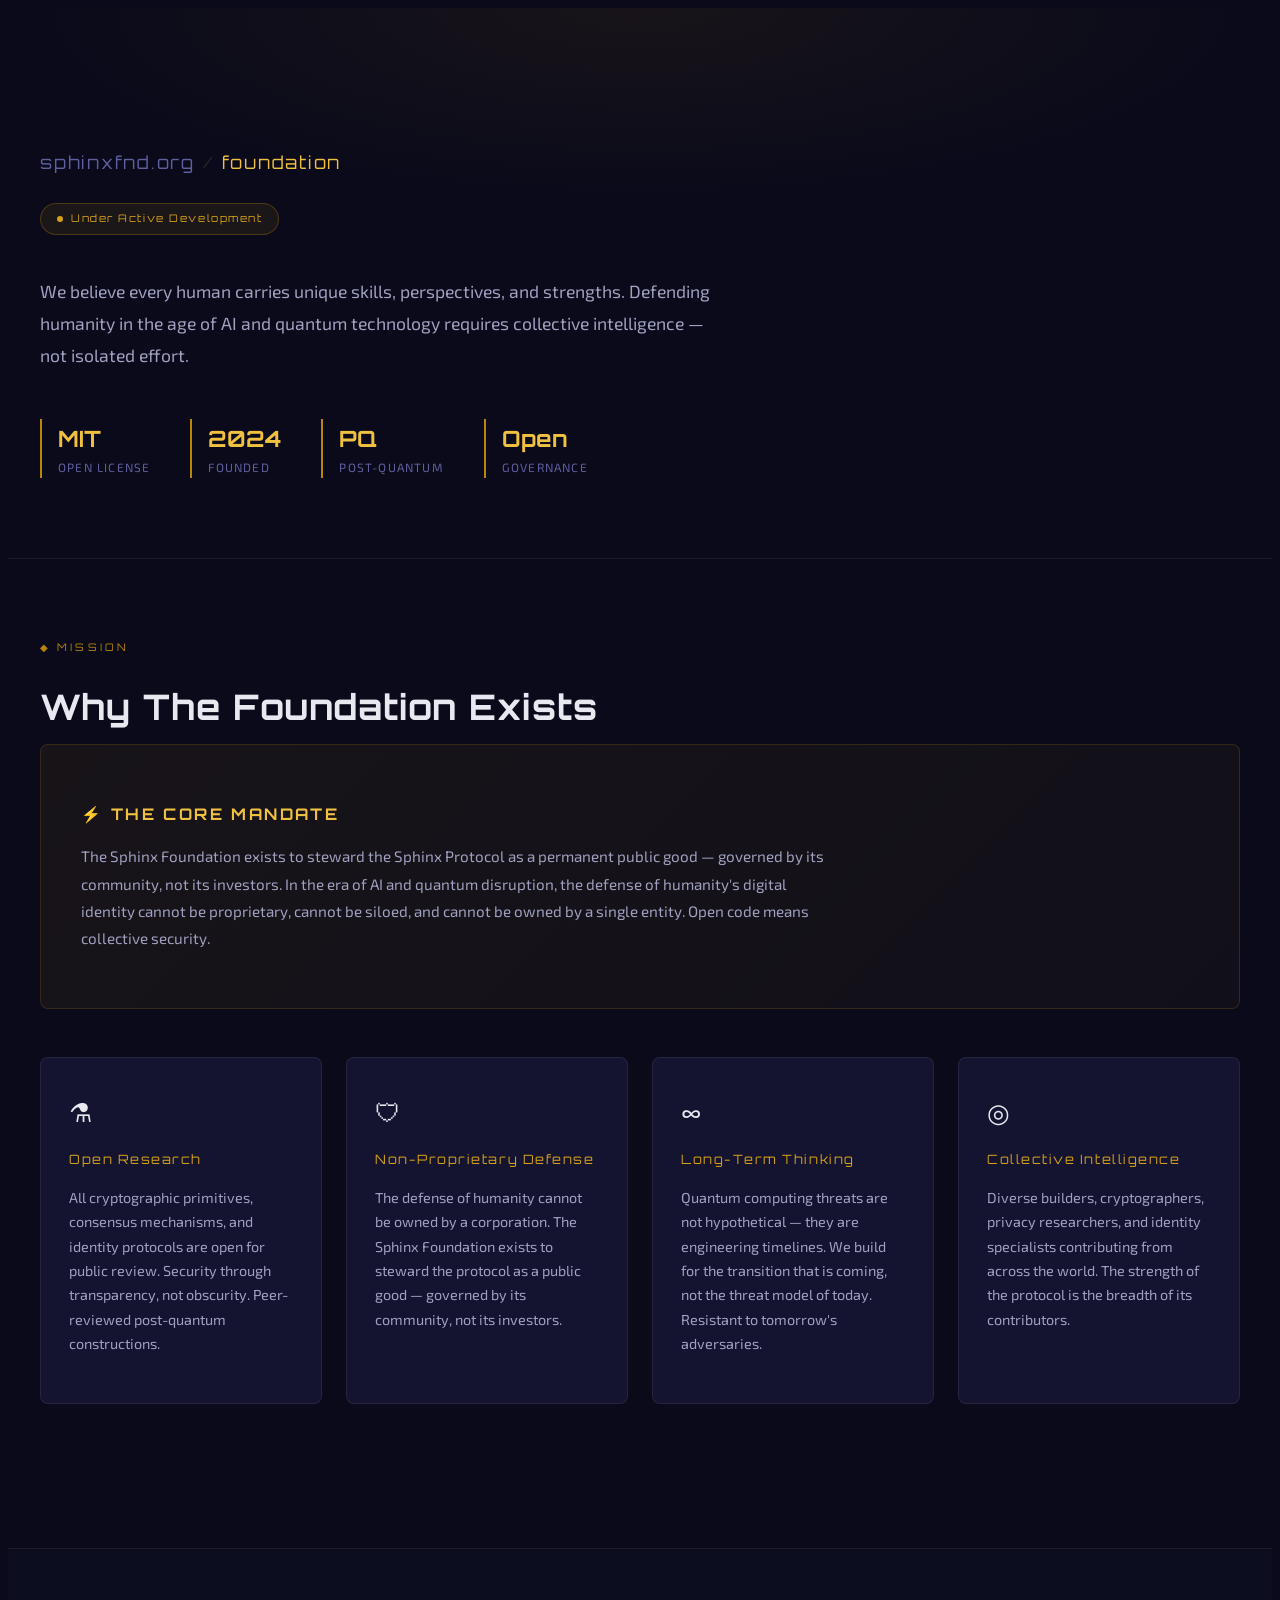
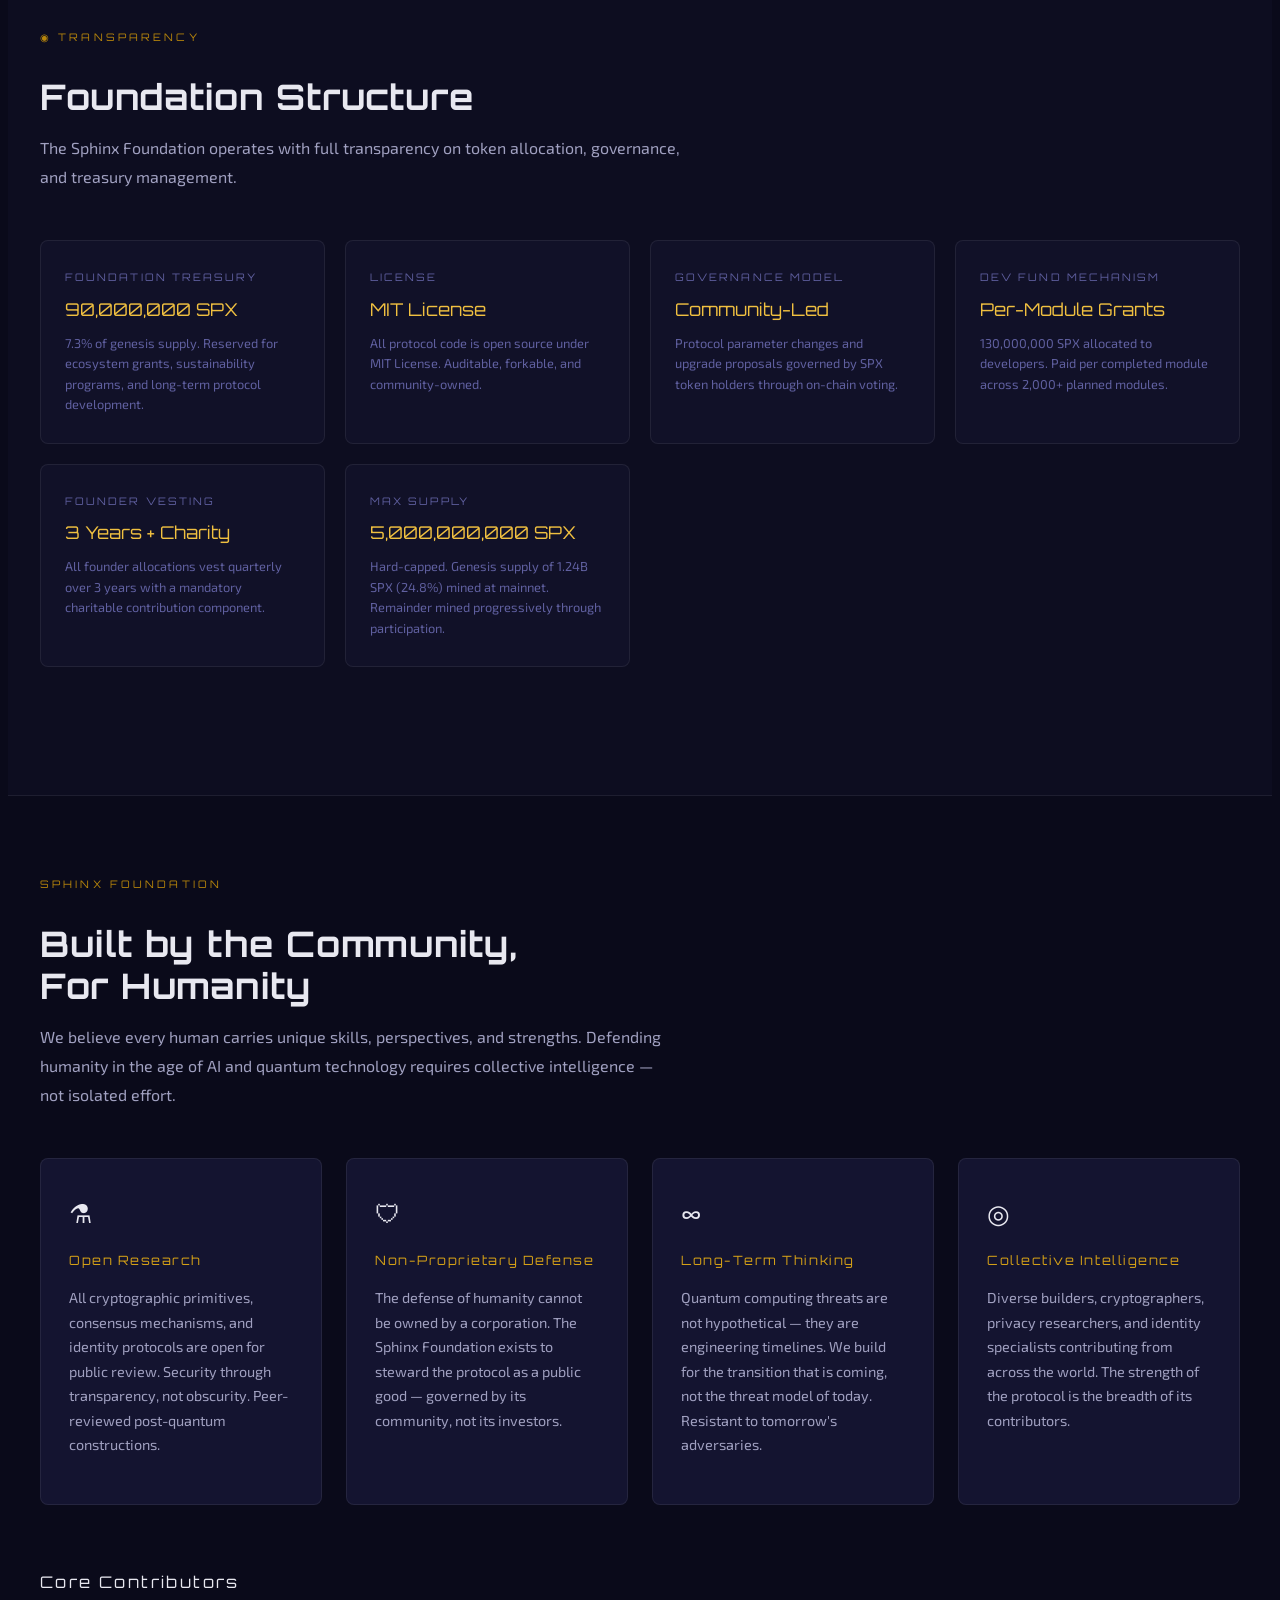
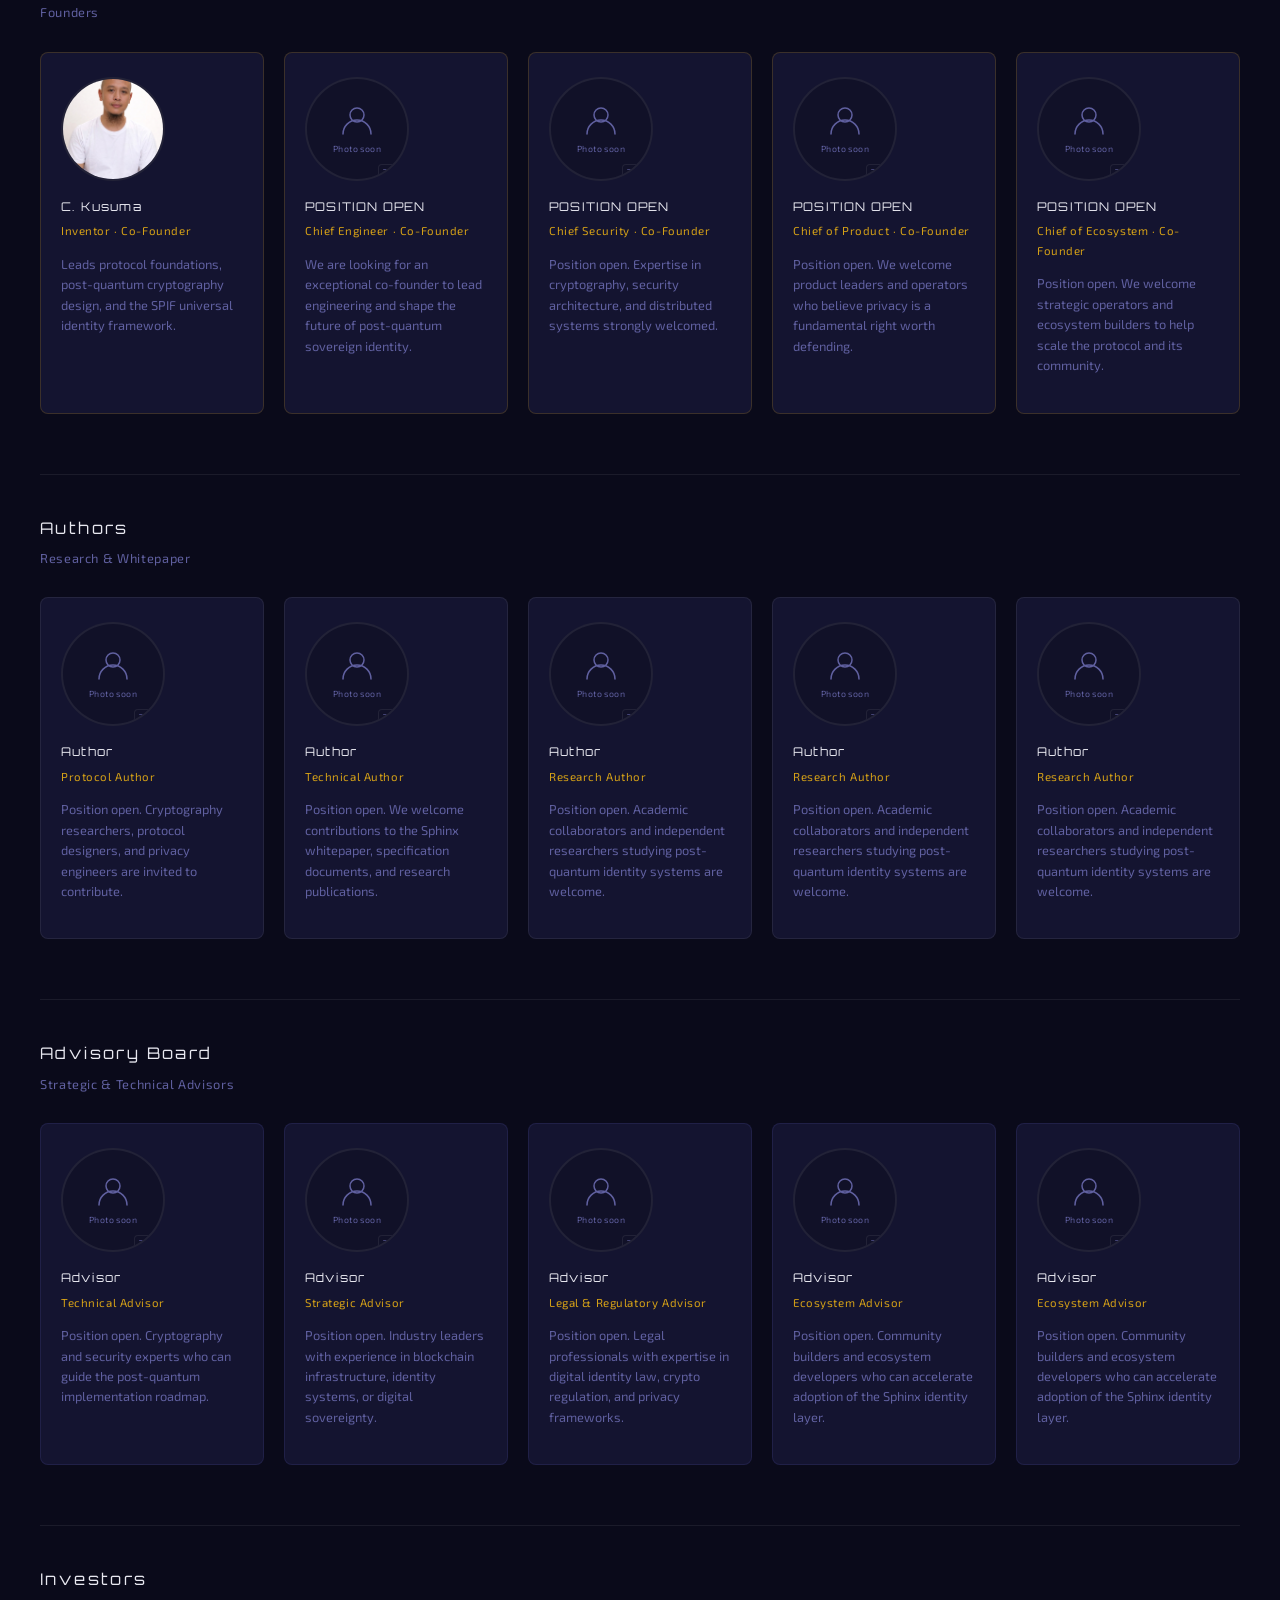
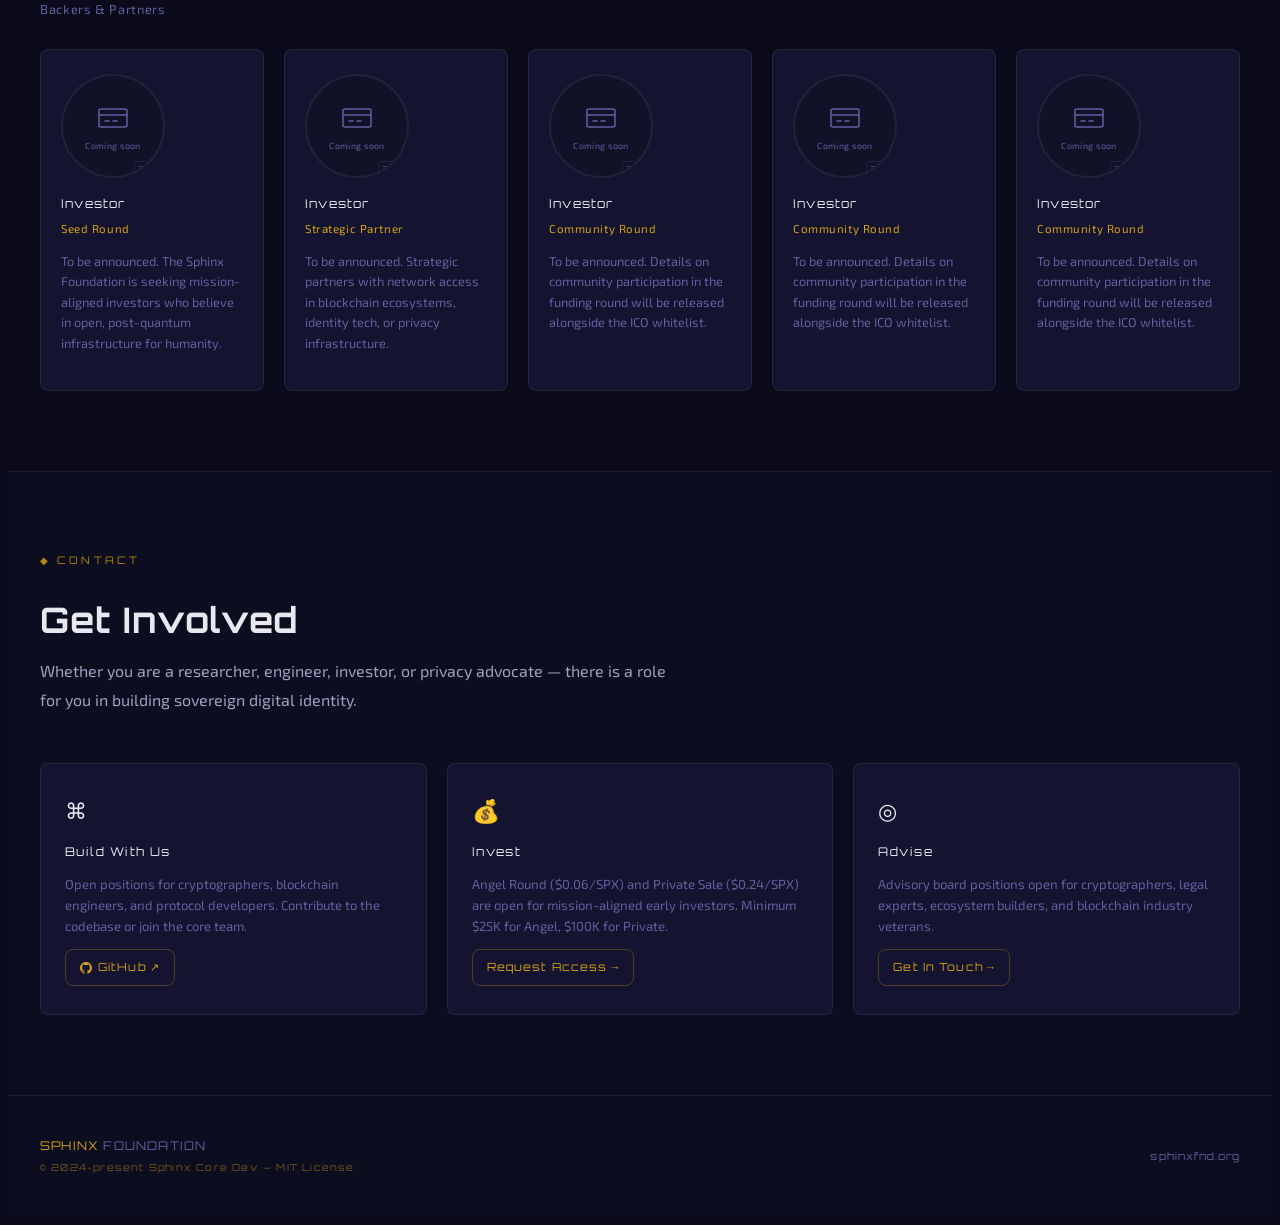
==== commit baa43a30: "Update index.html" ====
--- a/fnd/index.html
+++ b/fnd/index.html
@@ -722,8 +722,6 @@
       Under Active Development
     </div>
 
-    <div class="hero-eyebrow">◈ SPHINX FOUNDATION</div>
-
     <p class="hero-subtitle">
       We believe every human carries unique skills, perspectives, and strengths. Defending humanity in the age of AI and quantum technology requires collective intelligence — not isolated effort.
     </p>
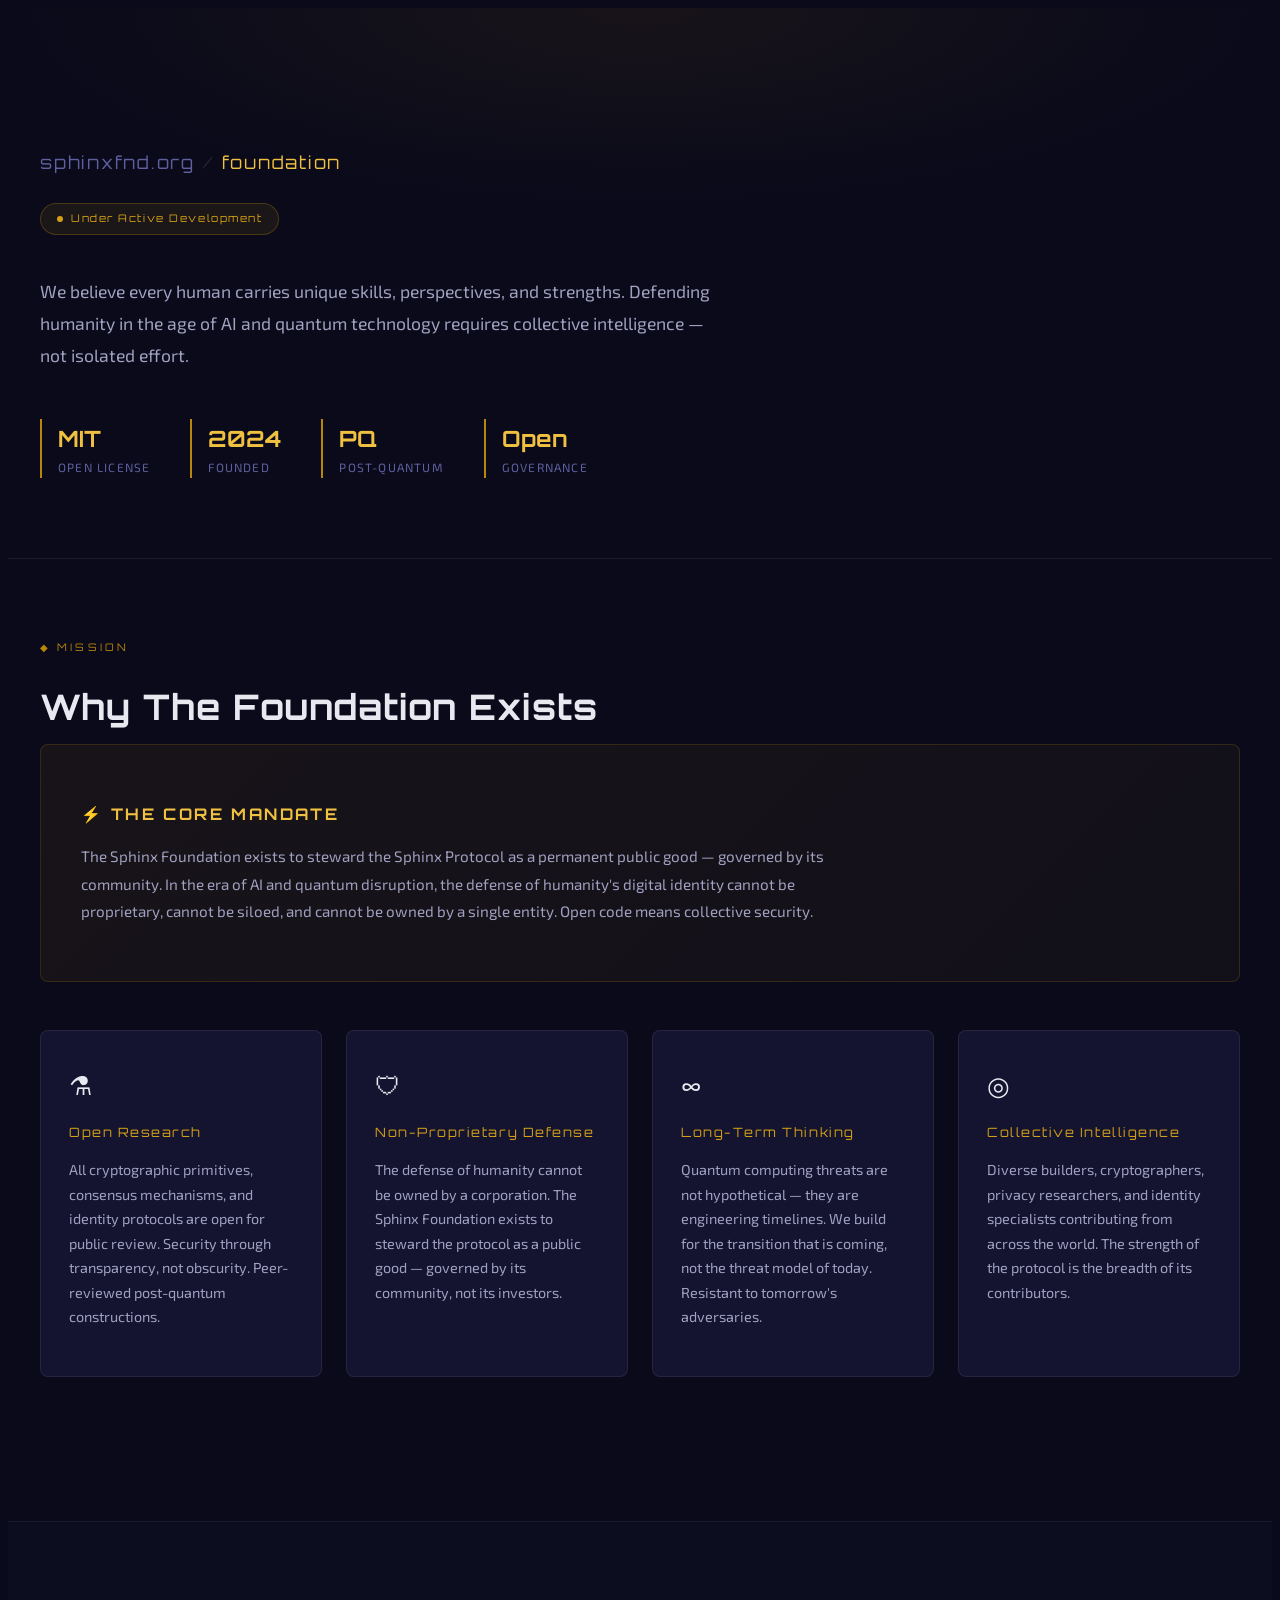
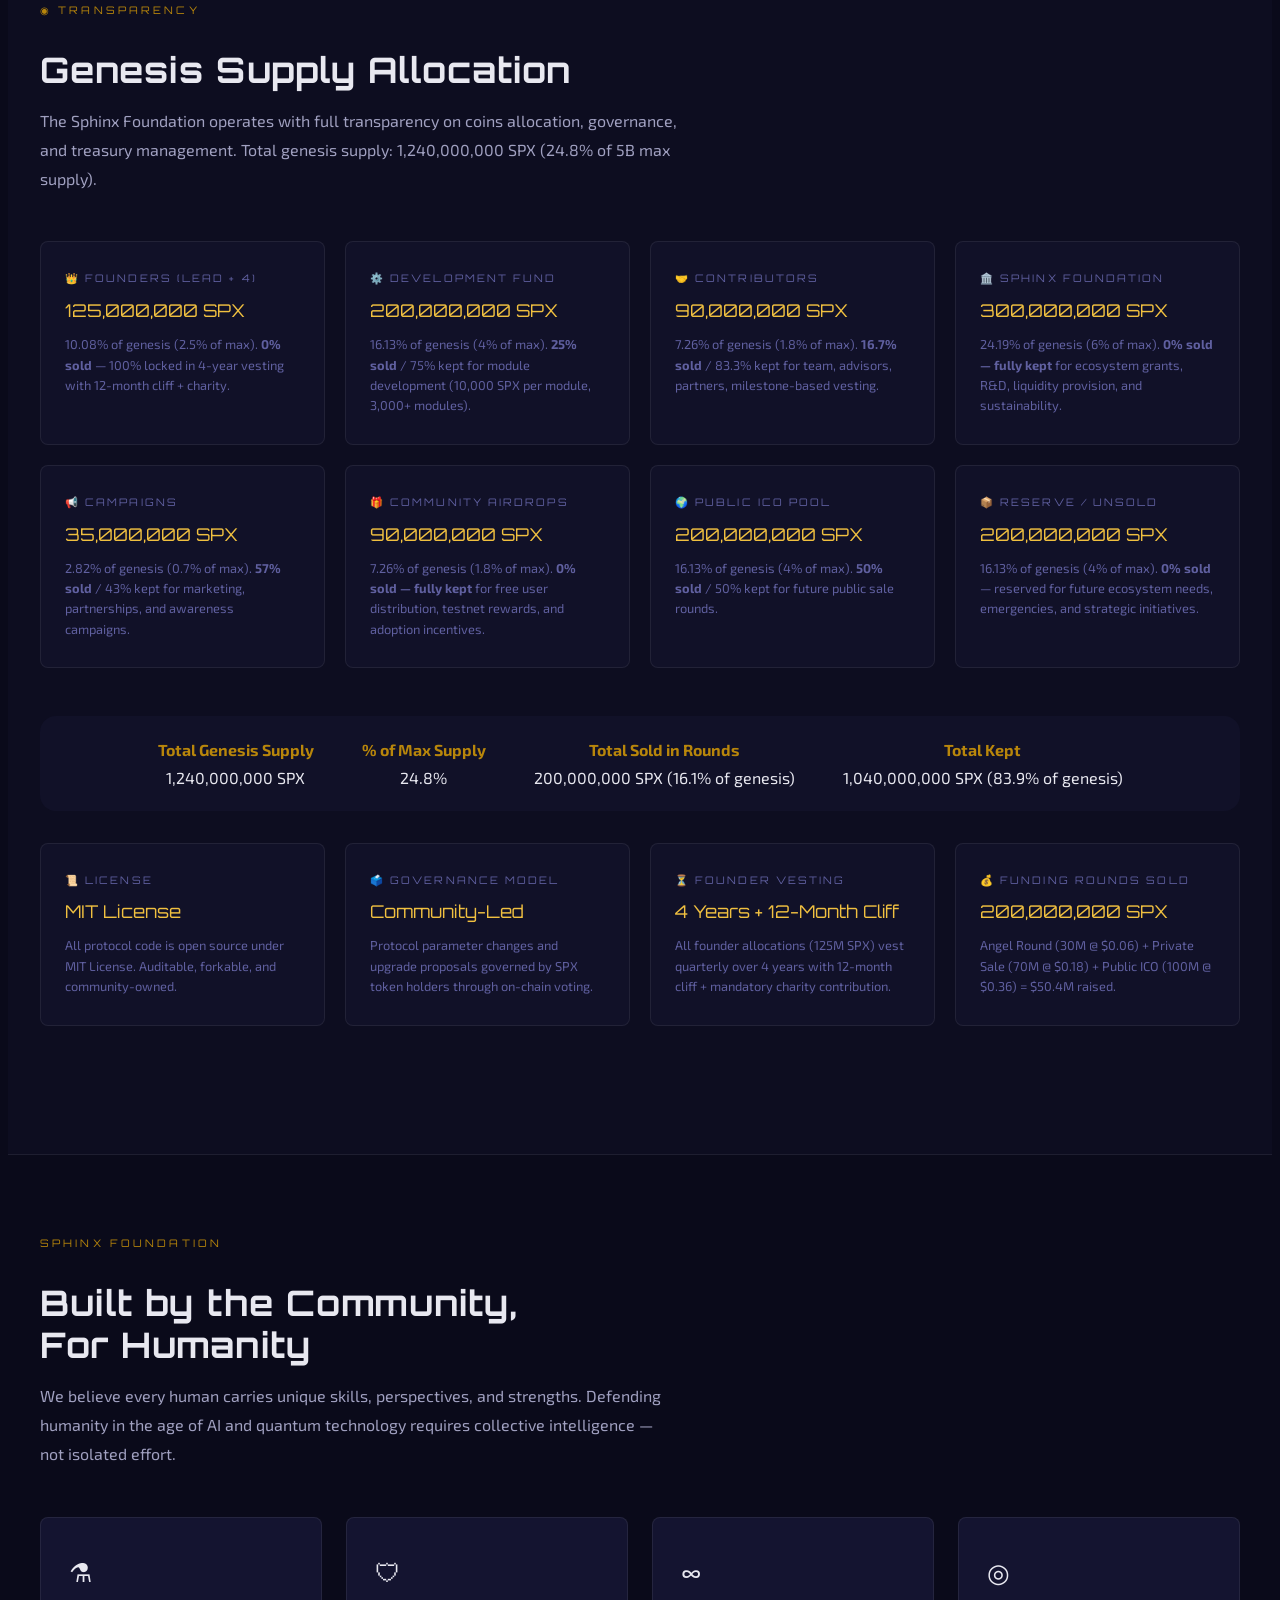
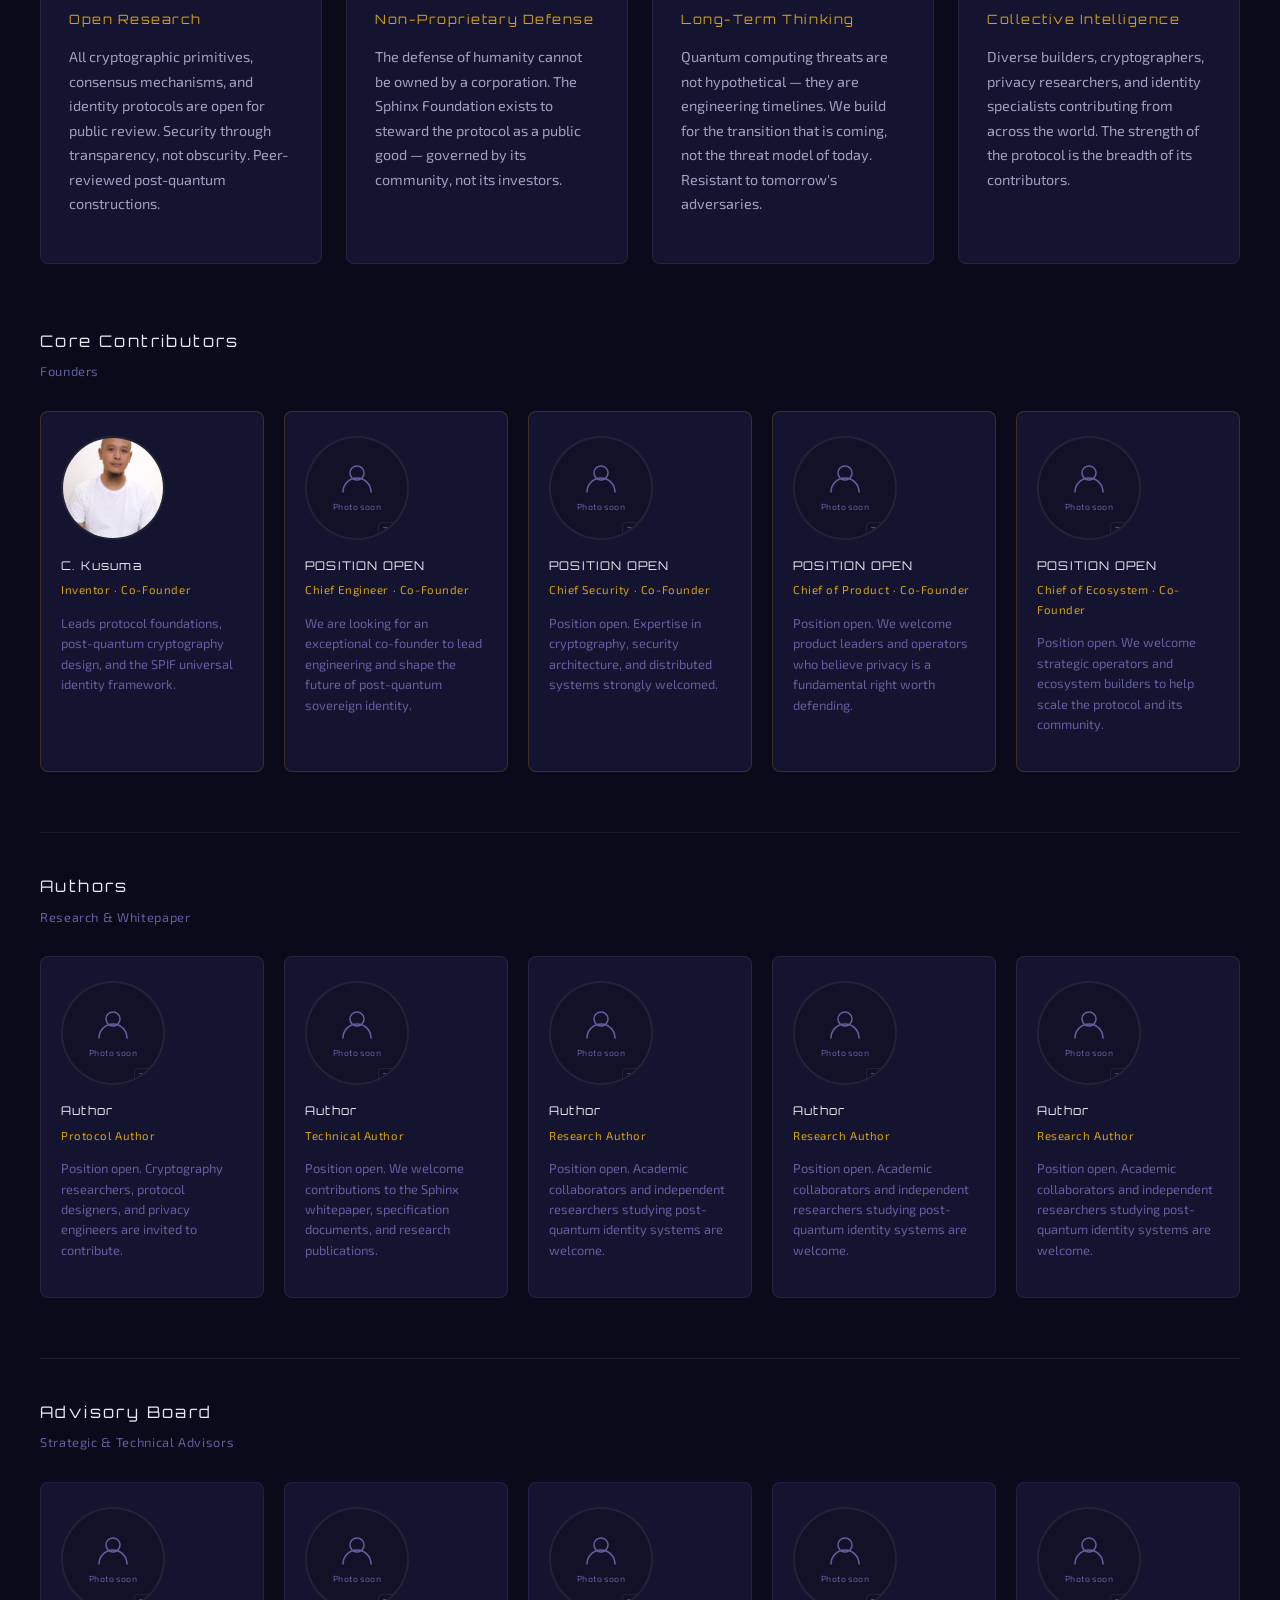
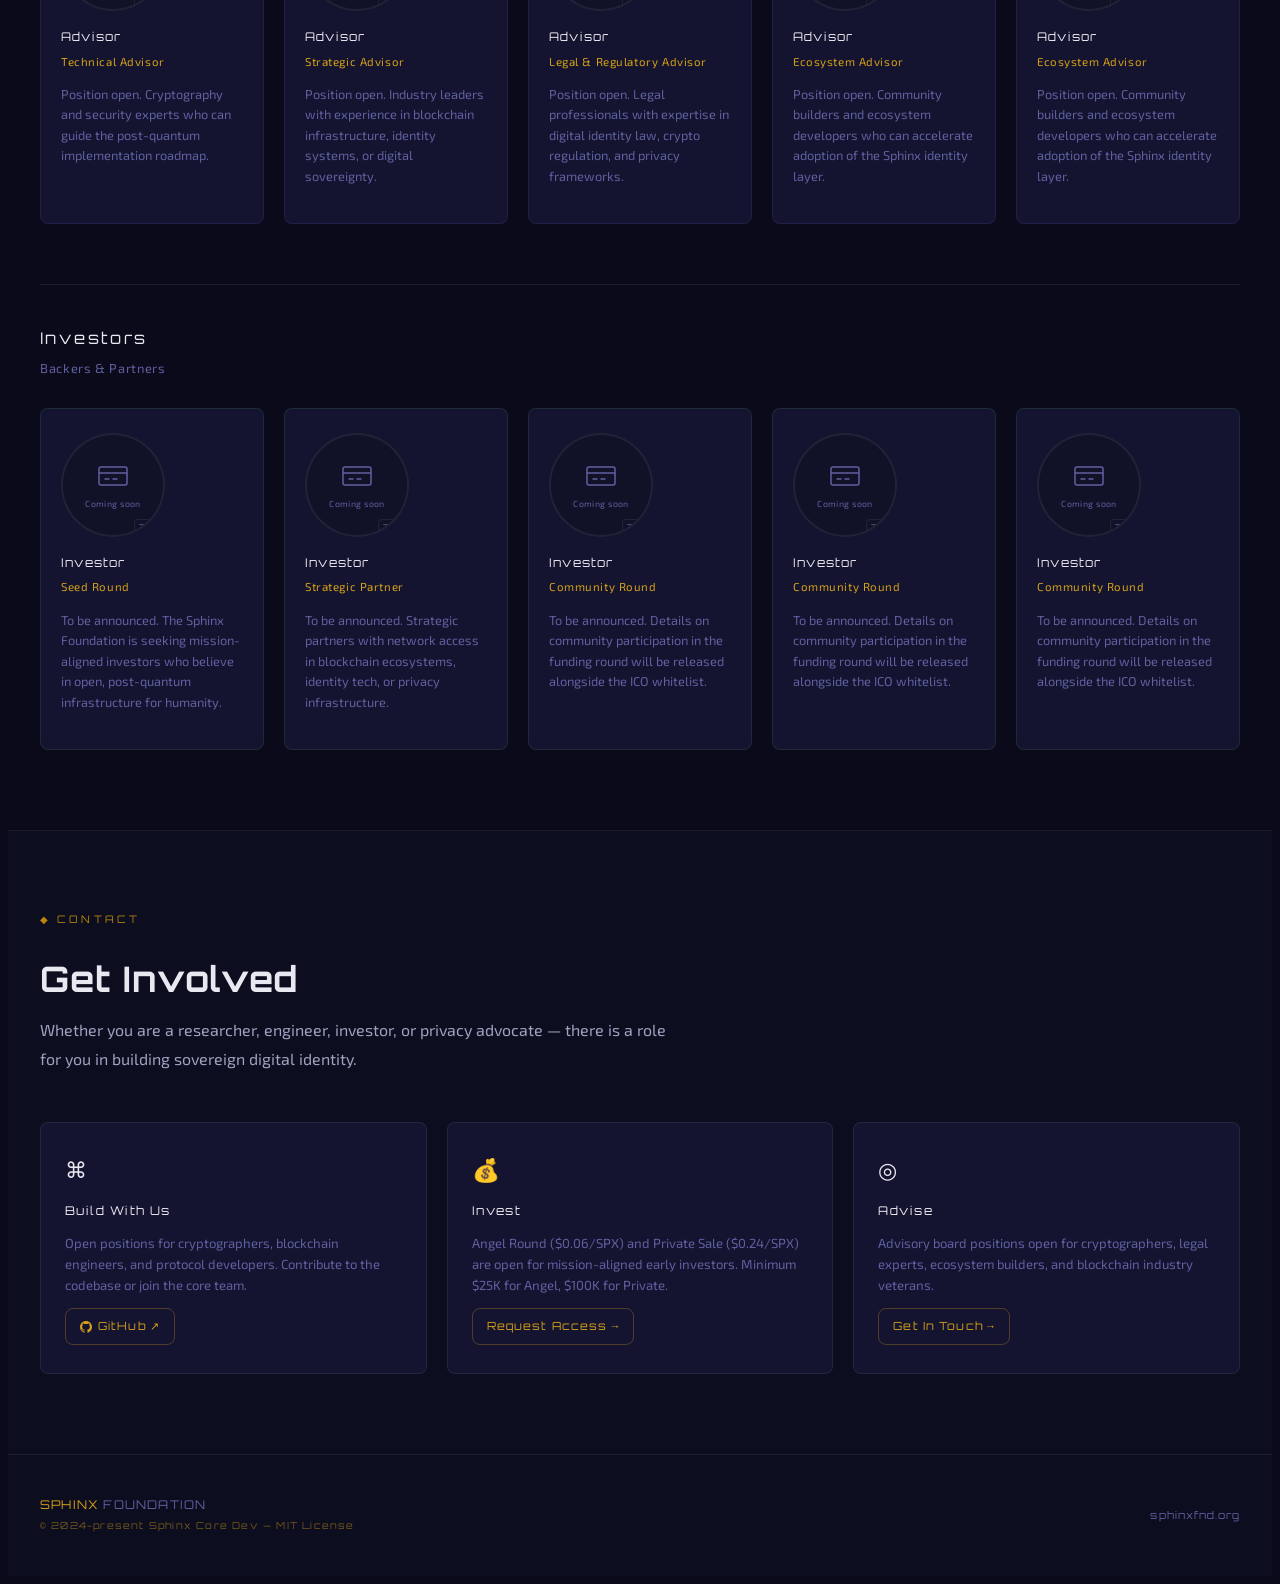
==== commit b02b1993: "updated" ====
--- a/fnd/index.html
+++ b/fnd/index.html
@@ -14,7 +14,7 @@
   </script>
   
   <!-- Primary Meta Tags -->
-  <title>Sphinx Protocol | Post-Quantum/AI Blockchain infrastructure for Universal Sovereign Identity</title>
+  <title>The Sphinx Foundation exists to steward the Sphinx Protocol as a permanent public good</title>
   <meta name="title" content="Sphinx Protocol - Post-Quantum Blockchain for Universal Sovereign Identity">
   <meta name="description" content="Sphinx Protocol delivers post-quantum security for digital identity. SPX coins, SPIF identity, and Universal Sovereign Identity (USI) - privacy mathematically enforced. Built on SPHINCS+ and Kyber768 quantum-resistant cryptography.">
   <meta name="keywords" content="sphinx, sphinx blockchain, spx coins, spx, sphinx network, sphnx foundation, sphinx chain, usi, universal sovereign identity, post-quantum cryptography, SPHINCS+, Kyber768, PBFT consensus, VDF randomness, hash-based signatures, quantum-resistant blockchain, sovereign digital identity, SPIF address, decentralized identity, passwordless authentication, zero-knowledge proofs, Web3 identity, self-sovereign identity">
@@ -36,7 +36,7 @@
   <!-- Open Graph / Facebook -->
   <meta property="og:type" content="website">
   <meta property="og:url" content="https://sphinxfnd.org/">
-  <meta property="og:title" content="Sphinx Protocol | Post-Quantum/AIs Blockchain for Universal Sovereign Identity">
+  <meta property="og:title" content="Sphinx Protocol | Post-Quantum/AI Blockchain for Universal Sovereign Identity">
   <meta property="og:description" content="Post-quantum Sphinx blockchain, Sphinx Network, Sphinx Chain, SPX coins, and USI infrastructure for Universal Sovereign Identity. Privacy mathematically enforced.">
   <meta property="og:site_name" content="Sphinx Protocol">
   <meta property="og:image" content="https://sphinxfnd.org/images/sphinx-og-image.jpg">
@@ -756,7 +756,7 @@
     <div class="mission-banner reveal">
       <h3>⚡ THE CORE MANDATE</h3>
       <p>
-        The Sphinx Foundation exists to steward the Sphinx Protocol as a permanent public good — governed by its community, not its investors. In the era of AI and quantum disruption, the defense of humanity's digital identity cannot be proprietary, cannot be siloed, and cannot be owned by a single entity. Open code means collective security.
+        The Sphinx Foundation exists to steward the Sphinx Protocol as a permanent public good — governed by its community. In the era of AI and quantum disruption, the defense of humanity's digital identity cannot be proprietary, cannot be siloed, and cannot be owned by a single entity. Open code means collective security.
       </p>
     </div>
 
@@ -789,39 +789,97 @@
 <section class="section" style="background: var(--bg2);">
   <div class="container">
     <div class="sec-eyebrow">◉ TRANSPARENCY</div>
-    <h2 class="sec-title">Foundation Structure</h2>
-    <p class="sec-desc">The Sphinx Foundation operates with full transparency on token allocation, governance, and treasury management.</p>
+    <h2 class="sec-title">Genesis Supply Allocation</h2>
+    <p class="sec-desc">The Sphinx Foundation operates with full transparency on coins allocation, governance, and treasury management. Total genesis supply: 1,240,000,000 SPX (24.8% of 5B max supply).</p>
 
     <div class="transp-grid">
+      <!-- Founders -->
       <div class="transp-card reveal">
-        <div class="transp-card-label">Foundation Treasury</div>
+        <div class="transp-card-label">👑 Founders (Lead + 4)</div>
+        <div class="transp-card-val">125,000,000 SPX</div>
+        <div class="transp-card-desc">10.08% of genesis (2.5% of max). <strong>0% sold</strong> — 100% locked in 4-year vesting with 12-month cliff + charity.</div>
+      </div>
+
+      <!-- Development Fund -->
+      <div class="transp-card reveal">
+        <div class="transp-card-label">⚙️ Development Fund</div>
+        <div class="transp-card-val">200,000,000 SPX</div>
+        <div class="transp-card-desc">16.13% of genesis (4% of max). <strong>25% sold</strong> / 75% kept for module development (10,000 SPX per module, 3,000+ modules).</div>
+      </div>
+
+      <!-- Contributors -->
+      <div class="transp-card reveal">
+        <div class="transp-card-label">🤝 Contributors</div>
         <div class="transp-card-val">90,000,000 SPX</div>
-        <div class="transp-card-desc">7.3% of genesis supply. Reserved for ecosystem grants, sustainability programs, and long-term protocol development.</div>
-      </div>
+        <div class="transp-card-desc">7.26% of genesis (1.8% of max). <strong>16.7% sold</strong> / 83.3% kept for team, advisors, partners, milestone-based vesting.</div>
+      </div>
+
+      <!-- SPHINX Foundation -->
       <div class="transp-card reveal">
-        <div class="transp-card-label">License</div>
+        <div class="transp-card-label">🏛️ SPHINX Foundation</div>
+        <div class="transp-card-val">300,000,000 SPX</div>
+        <div class="transp-card-desc">24.19% of genesis (6% of max). <strong>0% sold — fully kept</strong> for ecosystem grants, R&D, liquidity provision, and sustainability.</div>
+      </div>
+
+      <!-- Campaigns -->
+      <div class="transp-card reveal">
+        <div class="transp-card-label">📢 Campaigns</div>
+        <div class="transp-card-val">35,000,000 SPX</div>
+        <div class="transp-card-desc">2.82% of genesis (0.7% of max). <strong>57% sold</strong> / 43% kept for marketing, partnerships, and awareness campaigns.</div>
+      </div>
+
+      <!-- Community Airdrops -->
+      <div class="transp-card reveal">
+        <div class="transp-card-label">🎁 Community Airdrops</div>
+        <div class="transp-card-val">90,000,000 SPX</div>
+        <div class="transp-card-desc">7.26% of genesis (1.8% of max). <strong>0% sold — fully kept</strong> for free user distribution, testnet rewards, and adoption incentives.</div>
+      </div>
+
+      <!-- Public ICO Pool -->
+      <div class="transp-card reveal">
+        <div class="transp-card-label">🌍 Public ICO Pool</div>
+        <div class="transp-card-val">200,000,000 SPX</div>
+        <div class="transp-card-desc">16.13% of genesis (4% of max). <strong>50% sold</strong> / 50% kept for future public sale rounds.</div>
+      </div>
+
+      <!-- Reserve / Unsold -->
+      <div class="transp-card reveal">
+        <div class="transp-card-label">📦 Reserve / Unsold</div>
+        <div class="transp-card-val">200,000,000 SPX</div>
+        <div class="transp-card-desc">16.13% of genesis (4% of max). <strong>0% sold</strong> — reserved for future ecosystem needs, emergencies, and strategic initiatives.</div>
+      </div>
+    </div>
+
+    <!-- Total Summary Row -->
+    <div class="transp-summary reveal" style="margin-top: 32px; padding: 20px; background: var(--bg3); border-radius: 16px; text-align: center;">
+      <div style="display: flex; justify-content: center; gap: 48px; flex-wrap: wrap;">
+        <div><strong style="color: var(--accent);">Total Genesis Supply</strong><br>1,240,000,000 SPX</div>
+        <div><strong style="color: var(--accent);">% of Max Supply</strong><br>24.8%</div>
+        <div><strong style="color: var(--accent);">Total Sold in Rounds</strong><br>200,000,000 SPX (16.1% of genesis)</div>
+        <div><strong style="color: var(--accent);">Total Kept</strong><br>1,040,000,000 SPX (83.9% of genesis)</div>
+      </div>
+    </div>
+
+    <div class="transp-grid" style="margin-top: 32px;">
+      <div class="transp-card reveal">
+        <div class="transp-card-label">📜 License</div>
         <div class="transp-card-val">MIT License</div>
         <div class="transp-card-desc">All protocol code is open source under MIT License. Auditable, forkable, and community-owned.</div>
       </div>
       <div class="transp-card reveal">
-        <div class="transp-card-label">Governance Model</div>
+        <div class="transp-card-label">🗳️ Governance Model</div>
         <div class="transp-card-val">Community-Led</div>
         <div class="transp-card-desc">Protocol parameter changes and upgrade proposals governed by SPX token holders through on-chain voting.</div>
       </div>
       <div class="transp-card reveal">
-        <div class="transp-card-label">Dev Fund Mechanism</div>
-        <div class="transp-card-val">Per-Module Grants</div>
-        <div class="transp-card-desc">130,000,000 SPX allocated to developers. Paid per completed module across 2,000+ planned modules.</div>
+        <div class="transp-card-label">⏳ Founder Vesting</div>
+        <div class="transp-card-val">4 Years + 12-Month Cliff</div>
+        <div class="transp-card-desc">All founder allocations (125M SPX) vest quarterly over 4 years with 12-month cliff + mandatory charity contribution.</div>
       </div>
       <div class="transp-card reveal">
-        <div class="transp-card-label">Founder Vesting</div>
-        <div class="transp-card-val">3 Years + Charity</div>
-        <div class="transp-card-desc">All founder allocations vest quarterly over 3 years with a mandatory charitable contribution component.</div>
-      </div>
-      <div class="transp-card reveal">
-        <div class="transp-card-label">Max Supply</div>
-        <div class="transp-card-val">5,000,000,000 SPX</div>
-        <div class="transp-card-desc">Hard-capped. Genesis supply of 1.24B SPX (24.8%) mined at mainnet. Remainder mined progressively through participation.</div>
+        <div class="transp-card-label">💰 Funding Rounds Sold</div>
+        <div class="transp-card-val">200,000,000 SPX</div>
+        <div class="transp-card-desc">Angel Round (30M @ $0.06) + Private Sale (70M @ $0.18) + Public ICO (100M @ $0.36) = $50.4M raised.</div>
       </div>
     </div>
   </div>
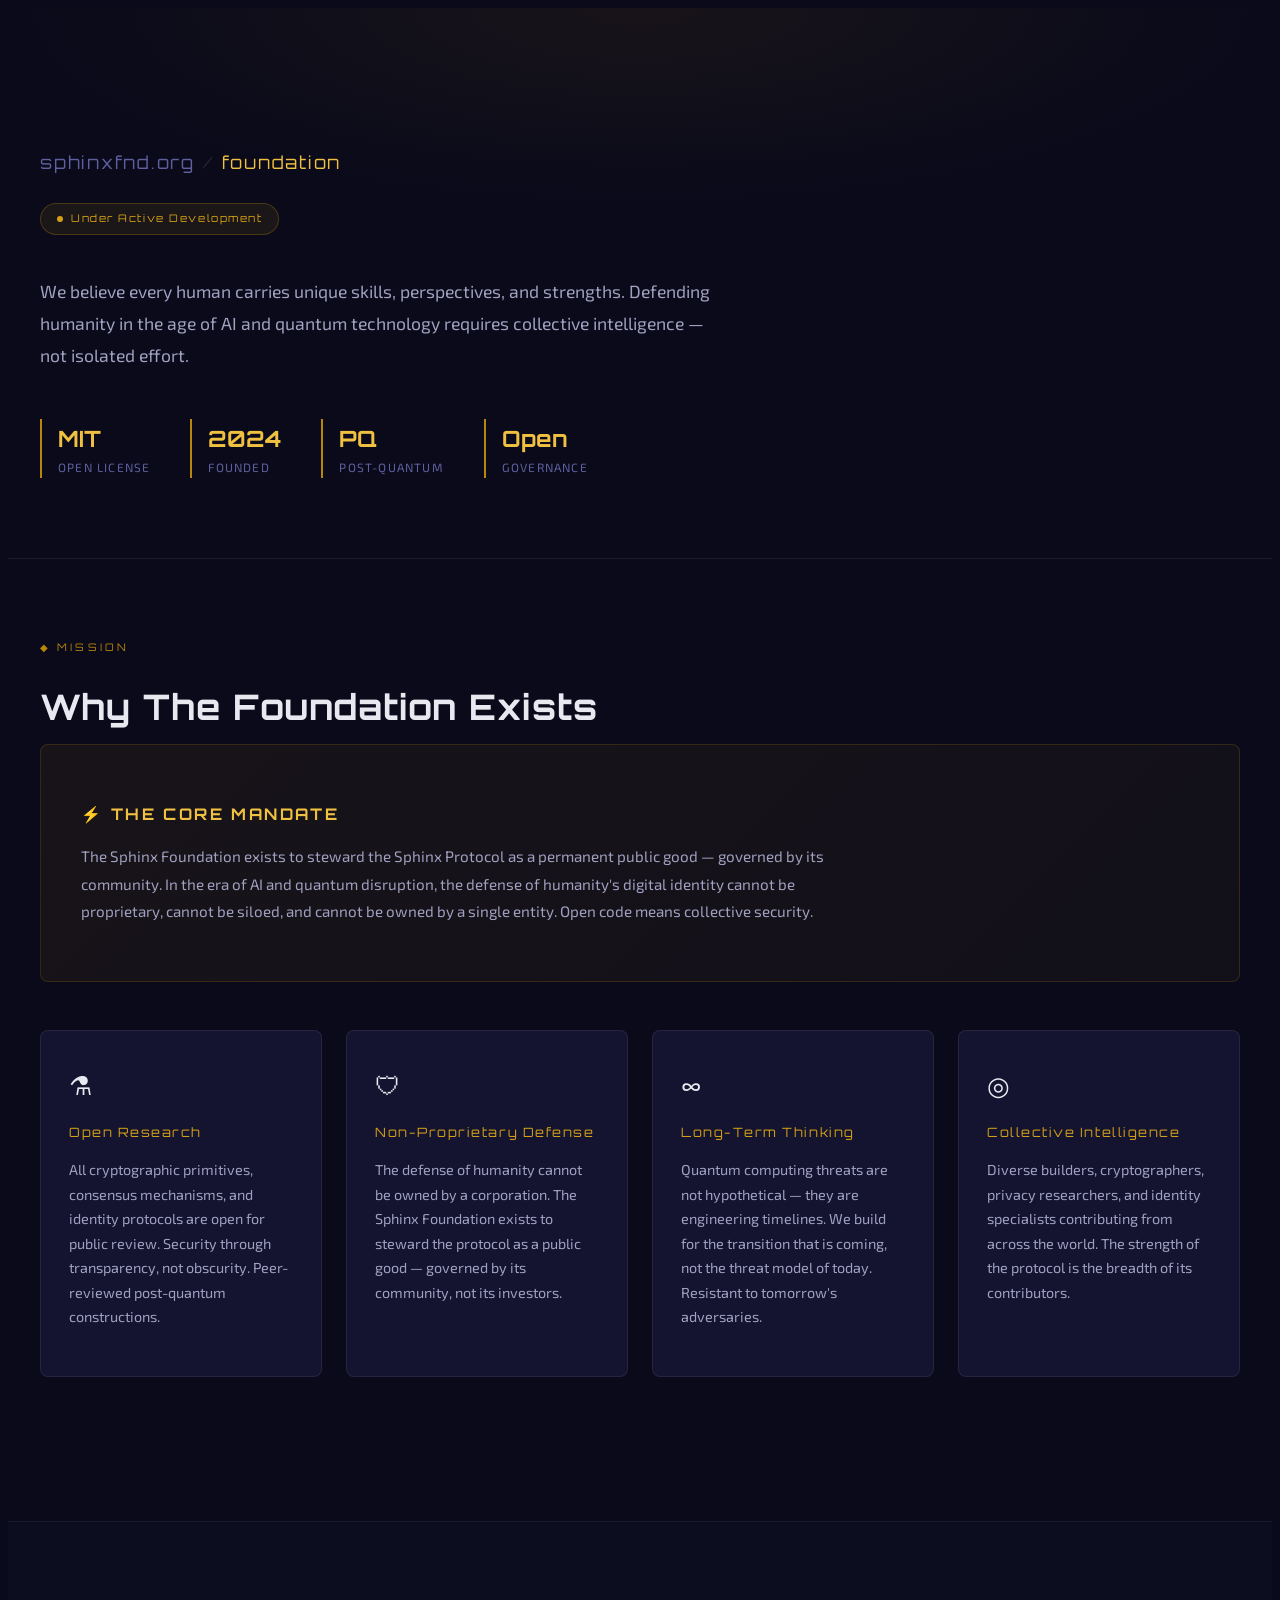
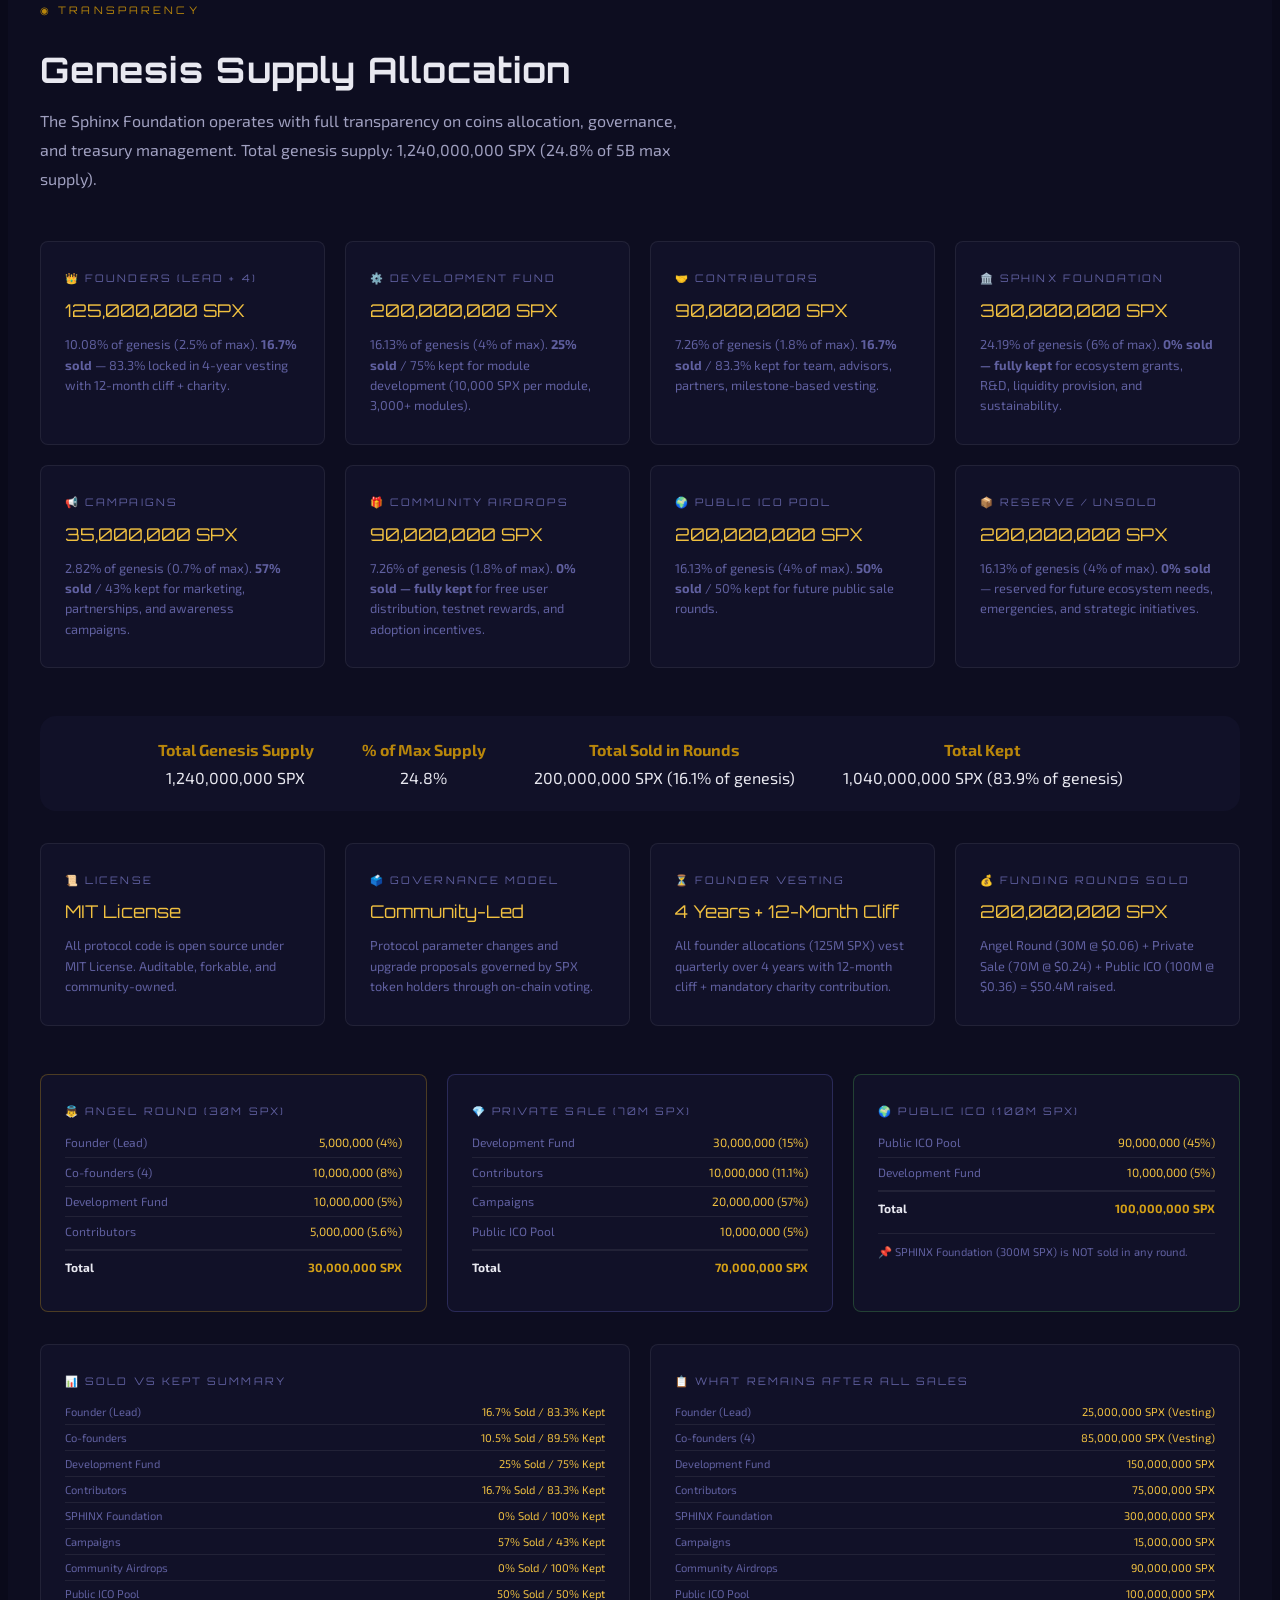
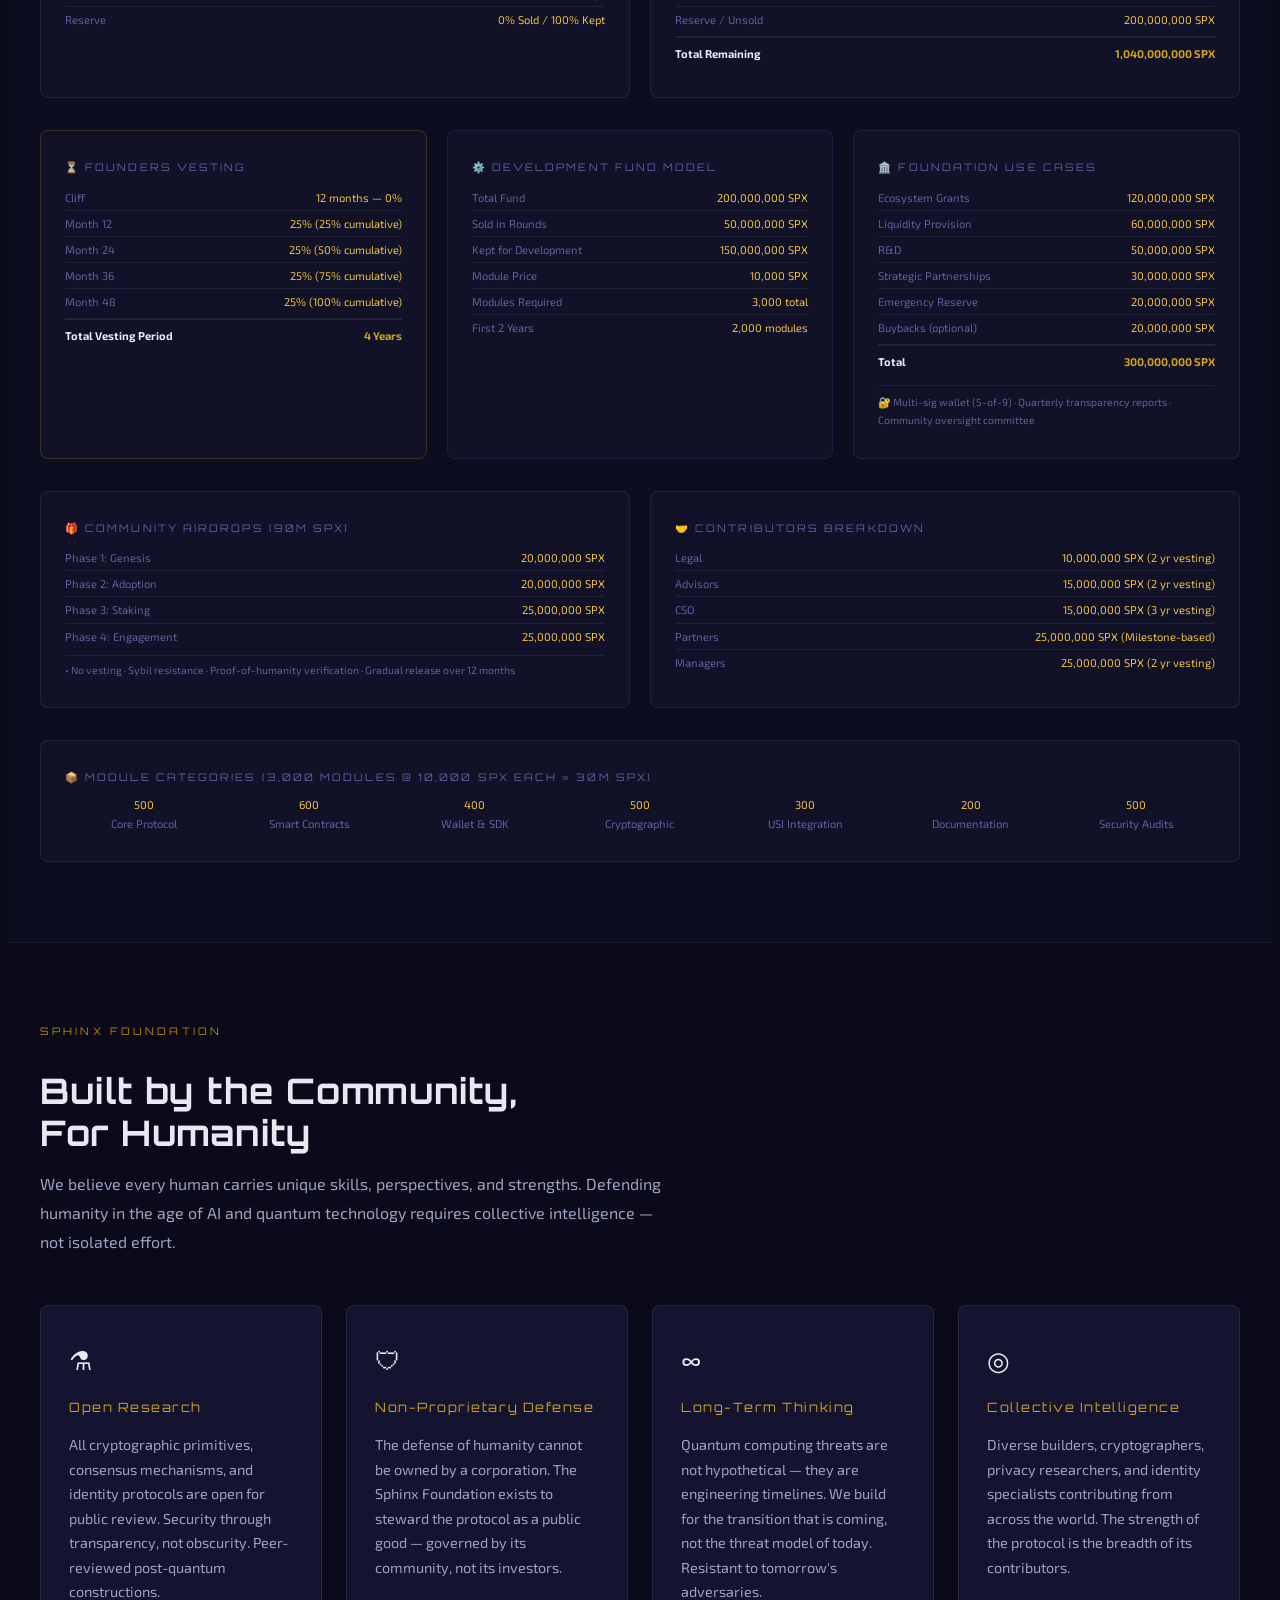
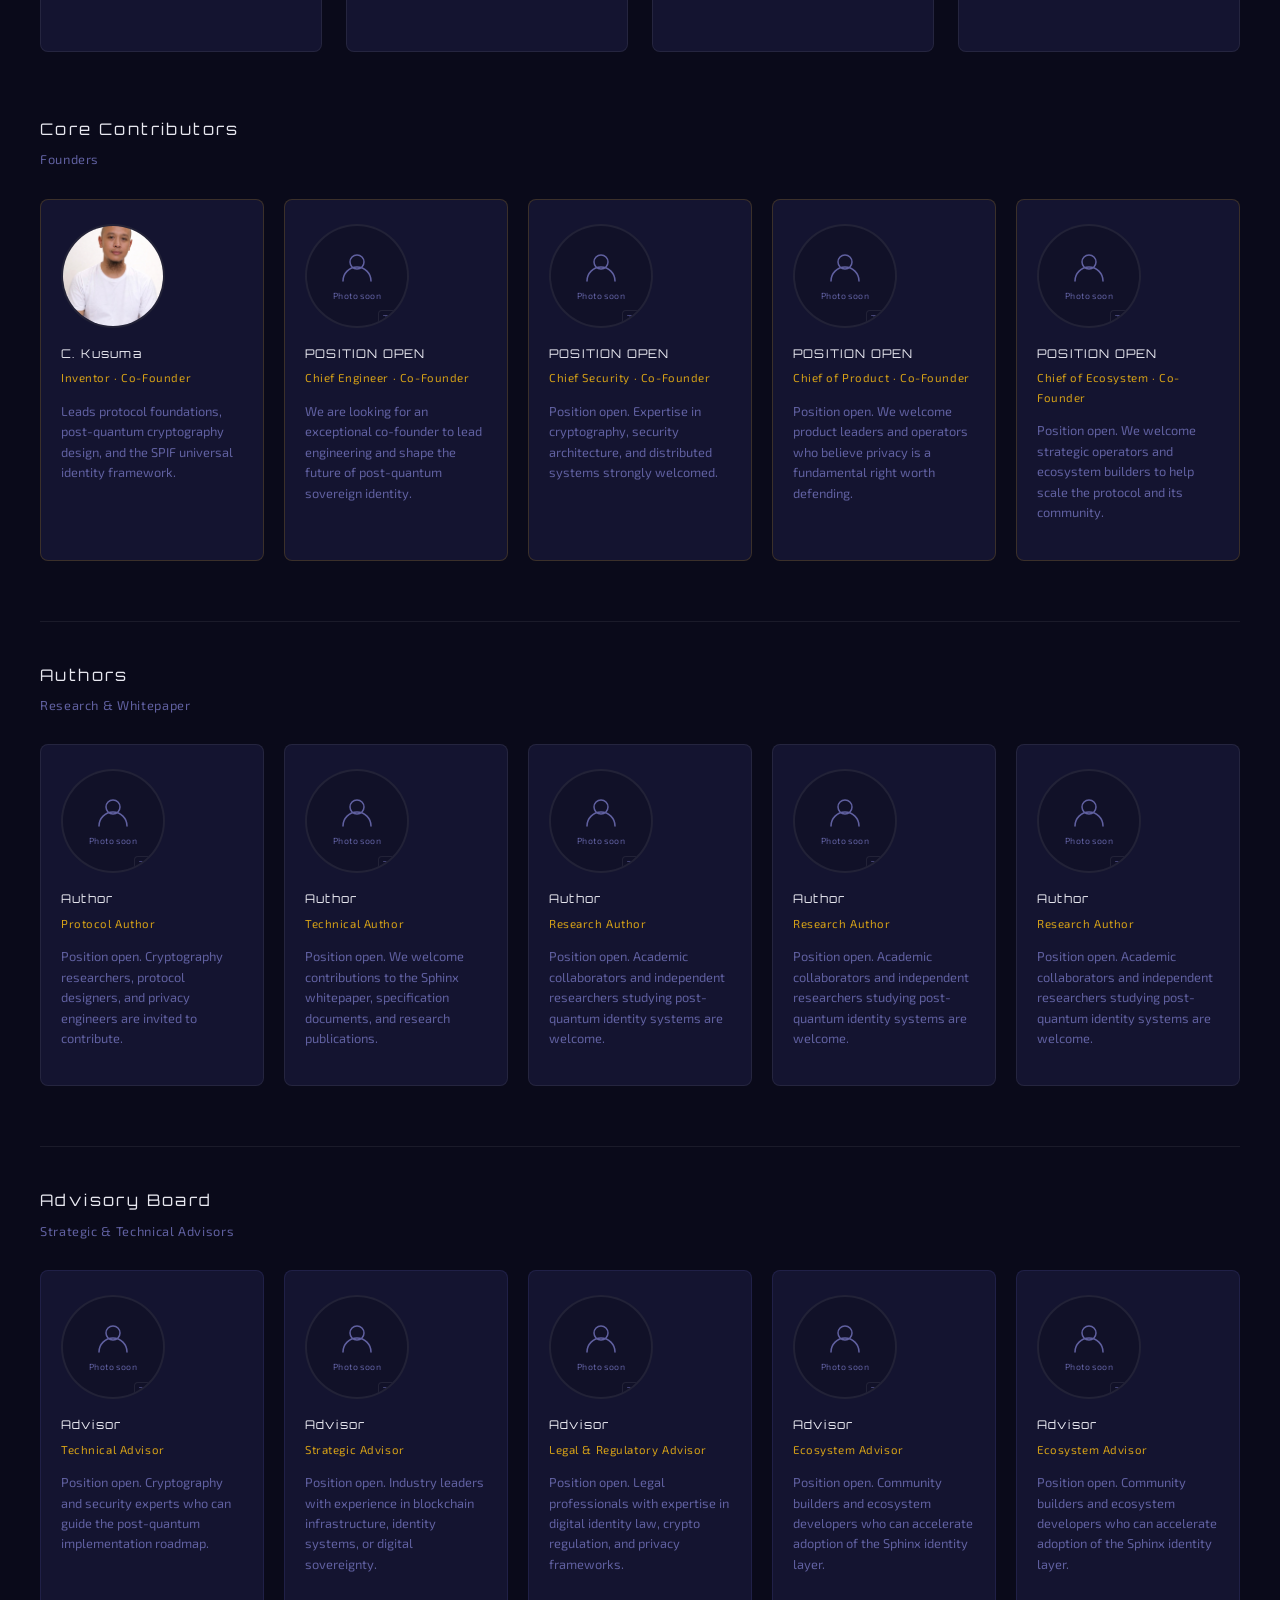
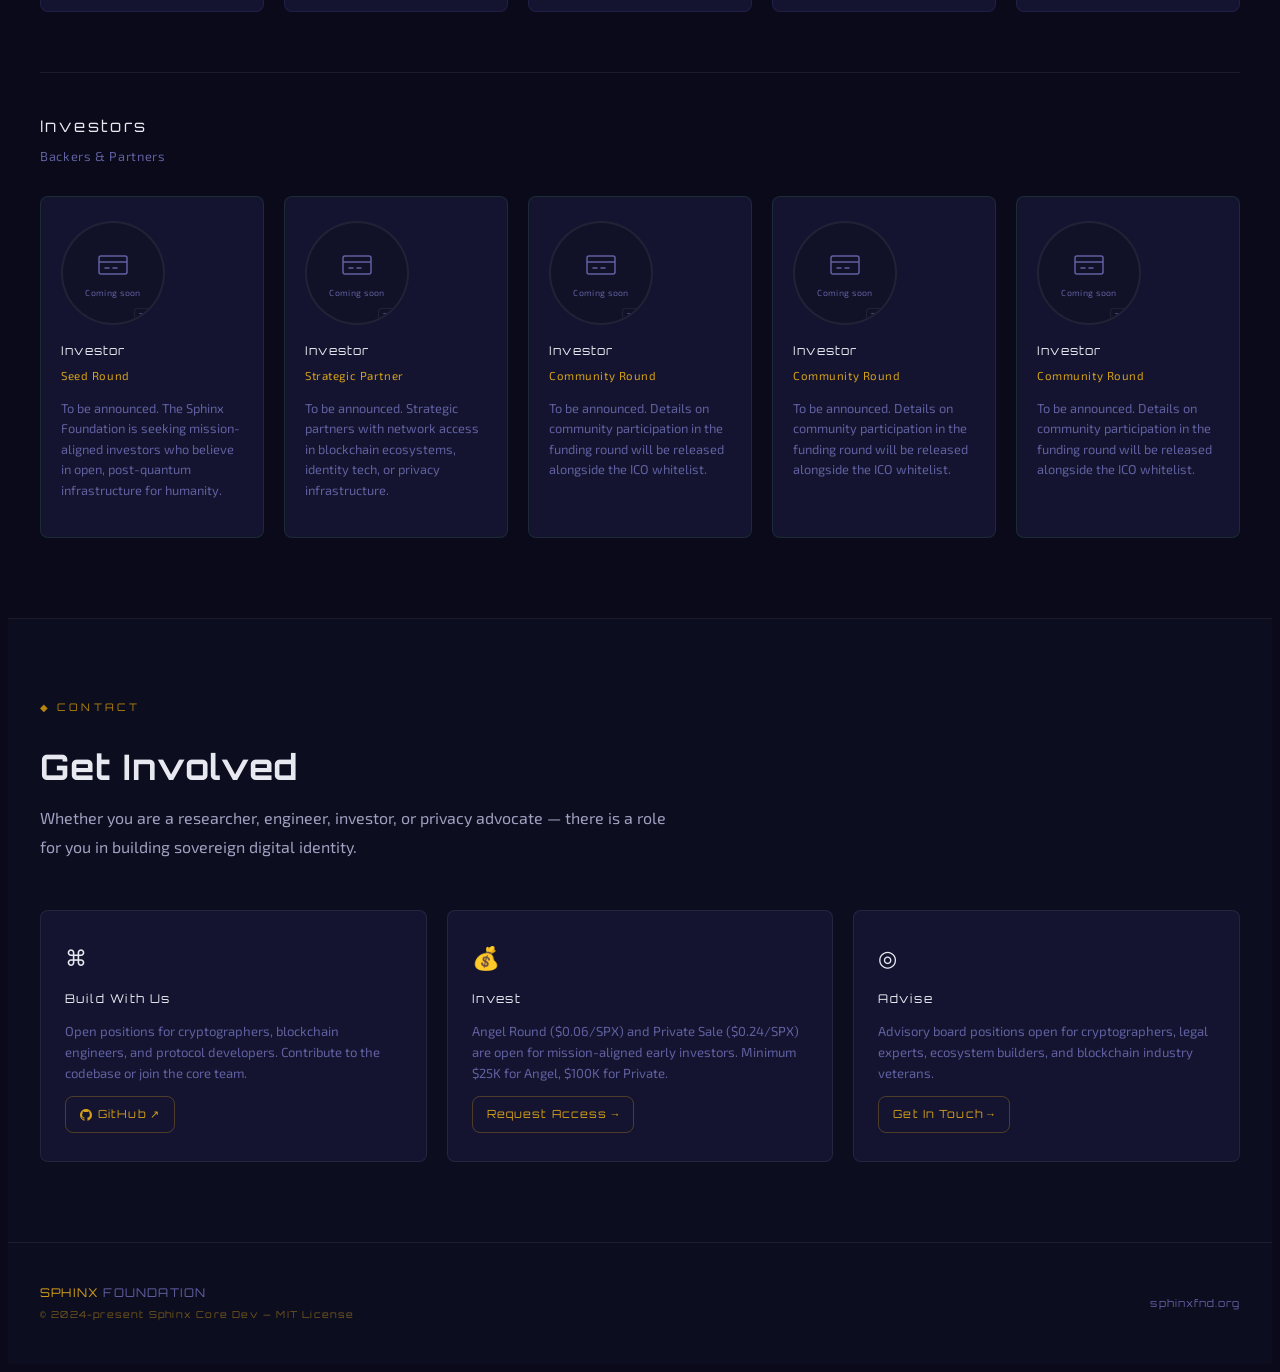
==== commit 9184e893: "updated coins distributions info" ====
--- a/fnd/index.html
+++ b/fnd/index.html
@@ -16,7 +16,7 @@
   <!-- Primary Meta Tags -->
   <title>The Sphinx Foundation exists to steward the Sphinx Protocol as a permanent public good</title>
   <meta name="title" content="Sphinx Protocol - Post-Quantum Blockchain for Universal Sovereign Identity">
-  <meta name="description" content="Sphinx Protocol delivers post-quantum security for digital identity. SPX coins, SPIF identity, and Universal Sovereign Identity (USI) - privacy mathematically enforced. Built on SPHINCS+ and Kyber768 quantum-resistant cryptography.">
+  <meta name="description" content="Sphinx is a decentralized technology focused on protecting human's identity in the post-AI and post-Quantum emergency, protecting currency, protecting digital identity forgery, protecting digital copyright, protecting digital artwork, all can be controlled through one vault.">
   <meta name="keywords" content="sphinx, sphinx blockchain, spx coins, spx, sphinx network, sphnx foundation, sphinx chain, usi, universal sovereign identity, post-quantum cryptography, SPHINCS+, Kyber768, PBFT consensus, VDF randomness, hash-based signatures, quantum-resistant blockchain, sovereign digital identity, SPIF address, decentralized identity, passwordless authentication, zero-knowledge proofs, Web3 identity, self-sovereign identity">
   <meta name="author" content="Sphinx Foundation">
   <meta name="robots" content="index,follow,max-image-preview:large,max-snippet:-1,max-video-preview:-1">
@@ -25,7 +25,7 @@
   <meta name="language" content="English">
   <meta name="distribution" content="global">
   <meta name="rating" content="general">
-  
+
   <!-- Canonical URL -->
   <link rel="canonical" href="https://sphinxfnd.org">
   
@@ -37,7 +37,7 @@
   <meta property="og:type" content="website">
   <meta property="og:url" content="https://sphinxfnd.org/">
   <meta property="og:title" content="Sphinx Protocol | Post-Quantum/AI Blockchain for Universal Sovereign Identity">
-  <meta property="og:description" content="Post-quantum Sphinx blockchain, Sphinx Network, Sphinx Chain, SPX coins, and USI infrastructure for Universal Sovereign Identity. Privacy mathematically enforced.">
+  <meta property="og:description" content="Sphinx is a decentralized technology focused on protecting human's identity in the post-AI and post-Quantum emergency, protecting currency, protecting digital identity forgery, protecting digital copyright, protecting digital artwork, all can be controlled through one vault.">
   <meta property="og:site_name" content="Sphinx Protocol">
   <meta property="og:image" content="https://sphinxfnd.org/images/sphinx-og-image.jpg">
   <meta property="og:image:width" content="1200">
@@ -45,7 +45,7 @@
   <meta property="og:image:alt" content="Sphinx Protocol - Post-Quantum Blockchain Infrastructure for Universal Sovereign Identity">
   <meta property="og:locale" content="en_US">
   
-  <!-- Twitter -->
+    <!-- Twitter -->
   <meta name="twitter:card" content="summary_large_image">
   <meta name="twitter:url" content="https://sphinxfnd.org/">
   <meta name="twitter:title" content="Sphinx Protocol | Post-Quantum Blockchain for Universal Sovereign Identity">
@@ -60,7 +60,13 @@
     "@context": "https://schema.org",
     "@type": "Organization",
     "name": "Sphinx Foundation",
-    "alternateName": ["SPHNX Foundation","Sphinx Protocol","Sphinx Network","Sphinx Chain","SPX"],
+    "alternateName": [
+      "SPHNX Foundation",
+      "Sphinx Protocol",
+      "Sphinx Network",
+      "Sphinx Chain",
+      "SPX"
+    ],
     "url": "https://sphinxfnd.org/",
     "logo": "https://sphinxfnd.org/images/sphinx-logo.png",
     "sameAs": [
@@ -69,9 +75,15 @@
       "https://t.me/sphinxprotocol",
       "https://discord.gg/sphinxprotocol"
     ],
-    "description": "Sphinx Protocol is a post-quantum Sphinx blockchain and Universal Sovereign Identity network for SPX coins, Sphinx Chain, Sphinx Network, and USI.",
+    "description": "Sphinx is a decentralized technology focused on protecting human's identity in the post-AI and post-Quantum emergency, protecting currency, protecting digital identity forgery, protecting digital copyright, protecting digital artwork, all can be controlled through one vault.",
     "foundingDate": "2024",
-    "founders": [{"@type": "Person","name": "C. Kusuma","jobTitle": "Inventor & Co-Founder"}]
+    "founders": [
+      {
+        "@type": "Person",
+        "name": "C. Kusuma",
+        "jobTitle": "Inventor & Co-Founder"
+      }
+    ]
   }
   </script>
   
@@ -81,7 +93,7 @@
     "@type": "WebSite",
     "name": "Sphinx Protocol",
     "url": "https://sphinxfnd.org/",
-    "description": "Post-quantum blockchain infrastructure for universal proof of sovereign digital identity",
+    "description": "Sphinx is a decentralized technology focused on protecting human's identity in the post-AI and post-Quantum emergency, protecting currency, protecting digital identity forgery, protecting digital copyright, protecting digital artwork, all can be controlled through one vault.",
     "potentialAction": {
       "@type": "SearchAction",
       "target": "https://sphinxfnd.org/search?q={search_term_string}",
@@ -96,7 +108,10 @@
     "@type": "TechArticle",
     "headline": "Sphinx Protocol - Post-Quantum Blockchain Architecture",
     "description": "A comprehensive post-quantum blockchain protocol for sovereign digital identity",
-    "author": {"@type": "Organization","name": "Sphinx Foundation"},
+    "author": {
+      "@type": "Organization",
+      "name": "Sphinx Foundation"
+    },
     "datePublished": "2024",
     "articleSection": "Blockchain Technology",
     "keywords": "post-quantum cryptography, blockchain, digital identity, SPHINCS+, Kyber768"
@@ -797,7 +812,7 @@
       <div class="transp-card reveal">
         <div class="transp-card-label">👑 Founders (Lead + 4)</div>
         <div class="transp-card-val">125,000,000 SPX</div>
-        <div class="transp-card-desc">10.08% of genesis (2.5% of max). <strong>0% sold</strong> — 100% locked in 4-year vesting with 12-month cliff + charity.</div>
+        <div class="transp-card-desc">10.08% of genesis (2.5% of max). <strong>16.7% sold</strong> — 83.3% locked in 4-year vesting with 12-month cliff + charity.</div>
       </div>
 
       <!-- Development Fund -->
@@ -879,12 +894,366 @@
       <div class="transp-card reveal">
         <div class="transp-card-label">💰 Funding Rounds Sold</div>
         <div class="transp-card-val">200,000,000 SPX</div>
-        <div class="transp-card-desc">Angel Round (30M @ $0.06) + Private Sale (70M @ $0.18) + Public ICO (100M @ $0.36) = $50.4M raised.</div>
-      </div>
-    </div>
+        <div class="transp-card-desc">Angel Round (30M @ $0.06) + Private Sale (70M @ $0.24) + Public ICO (100M @ $0.36) = $50.4M raised.</div>
+      </div>
+    </div>
+
+    <!-- ── SOURCE BREAKDOWN TABLES ────────────────────────── -->
+    <div style="margin-top: 48px; display: grid; grid-template-columns: 1fr 1fr 1fr; gap: 20px;">
+
+      <!-- Angel Round Source Breakdown -->
+      <div class="transp-card reveal" style="border-color: rgba(212,160,23,0.3);">
+        <div class="transp-card-label">👼 Angel Round (30M SPX)</div>
+        <div style="font-size: 0.75rem; color: var(--text3); margin-top: 8px;">
+          <div style="display: flex; justify-content: space-between; padding: 4px 0; border-bottom: 1px solid var(--border);">
+            <span>Founder (Lead)</span>
+            <span style="color: var(--gold2);">5,000,000 (4%)</span>
+          </div>
+          <div style="display: flex; justify-content: space-between; padding: 4px 0; border-bottom: 1px solid var(--border);">
+            <span>Co-founders (4)</span>
+            <span style="color: var(--gold2);">10,000,000 (8%)</span>
+          </div>
+          <div style="display: flex; justify-content: space-between; padding: 4px 0; border-bottom: 1px solid var(--border);">
+            <span>Development Fund</span>
+            <span style="color: var(--gold2);">10,000,000 (5%)</span>
+          </div>
+          <div style="display: flex; justify-content: space-between; padding: 4px 0;">
+            <span>Contributors</span>
+            <span style="color: var(--gold2);">5,000,000 (5.6%)</span>
+          </div>
+          <div style="display: flex; justify-content: space-between; padding: 6px 0; margin-top: 4px; border-top: 2px solid var(--border); font-weight: 700; color: var(--text1);">
+            <span>Total</span>
+            <span style="color: var(--gold);">30,000,000 SPX</span>
+          </div>
+        </div>
+      </div>
+
+      <!-- Private Sale Source Breakdown -->
+      <div class="transp-card reveal" style="border-color: rgba(100,100,200,0.3);">
+        <div class="transp-card-label">💎 Private Sale (70M SPX)</div>
+        <div style="font-size: 0.75rem; color: var(--text3); margin-top: 8px;">
+          <div style="display: flex; justify-content: space-between; padding: 4px 0; border-bottom: 1px solid var(--border);">
+            <span>Development Fund</span>
+            <span style="color: var(--gold2);">30,000,000 (15%)</span>
+          </div>
+          <div style="display: flex; justify-content: space-between; padding: 4px 0; border-bottom: 1px solid var(--border);">
+            <span>Contributors</span>
+            <span style="color: var(--gold2);">10,000,000 (11.1%)</span>
+          </div>
+          <div style="display: flex; justify-content: space-between; padding: 4px 0; border-bottom: 1px solid var(--border);">
+            <span>Campaigns</span>
+            <span style="color: var(--gold2);">20,000,000 (57%)</span>
+          </div>
+          <div style="display: flex; justify-content: space-between; padding: 4px 0;">
+            <span>Public ICO Pool</span>
+            <span style="color: var(--gold2);">10,000,000 (5%)</span>
+          </div>
+          <div style="display: flex; justify-content: space-between; padding: 6px 0; margin-top: 4px; border-top: 2px solid var(--border); font-weight: 700; color: var(--text1);">
+            <span>Total</span>
+            <span style="color: var(--gold);">70,000,000 SPX</span>
+          </div>
+        </div>
+      </div>
+
+      <!-- Public ICO Source Breakdown -->
+      <div class="transp-card reveal" style="border-color: rgba(76,175,80,0.3);">
+        <div class="transp-card-label">🌍 Public ICO (100M SPX)</div>
+        <div style="font-size: 0.75rem; color: var(--text3); margin-top: 8px;">
+          <div style="display: flex; justify-content: space-between; padding: 4px 0; border-bottom: 1px solid var(--border);">
+            <span>Public ICO Pool</span>
+            <span style="color: var(--gold2);">90,000,000 (45%)</span>
+          </div>
+          <div style="display: flex; justify-content: space-between; padding: 4px 0;">
+            <span>Development Fund</span>
+            <span style="color: var(--gold2);">10,000,000 (5%)</span>
+          </div>
+          <div style="display: flex; justify-content: space-between; padding: 6px 0; margin-top: 4px; border-top: 2px solid var(--border); font-weight: 700; color: var(--text1);">
+            <span>Total</span>
+            <span style="color: var(--gold);">100,000,000 SPX</span>
+          </div>
+          <div style="margin-top: 8px; padding-top: 8px; border-top: 1px solid var(--border); font-size: 0.7rem; color: var(--text3);">
+            <span style="color: var(--accent);">📌</span> SPHINX Foundation (300M SPX) is NOT sold in any round.
+          </div>
+        </div>
+      </div>
+
+    </div>
+
+    <!-- ── SOLD VS KEPT SUMMARY ────────────────────────────── -->
+    <div style="margin-top: 32px; display: grid; grid-template-columns: 1fr 1fr; gap: 20px;">
+
+      <div class="transp-card reveal">
+        <div class="transp-card-label">📊 Sold vs Kept Summary</div>
+        <div style="font-size: 0.7rem; color: var(--text3); margin-top: 8px;">
+          <div style="display: flex; justify-content: space-between; padding: 3px 0; border-bottom: 1px solid var(--border);">
+            <span>Founder (Lead)</span>
+            <span style="color: var(--gold2);">16.7% Sold / 83.3% Kept</span>
+          </div>
+          <div style="display: flex; justify-content: space-between; padding: 3px 0; border-bottom: 1px solid var(--border);">
+            <span>Co-founders</span>
+            <span style="color: var(--gold2);">10.5% Sold / 89.5% Kept</span>
+          </div>
+          <div style="display: flex; justify-content: space-between; padding: 3px 0; border-bottom: 1px solid var(--border);">
+            <span>Development Fund</span>
+            <span style="color: var(--gold2);">25% Sold / 75% Kept</span>
+          </div>
+          <div style="display: flex; justify-content: space-between; padding: 3px 0; border-bottom: 1px solid var(--border);">
+            <span>Contributors</span>
+            <span style="color: var(--gold2);">16.7% Sold / 83.3% Kept</span>
+          </div>
+          <div style="display: flex; justify-content: space-between; padding: 3px 0; border-bottom: 1px solid var(--border);">
+            <span>SPHINX Foundation</span>
+            <span style="color: var(--gold2);">0% Sold / 100% Kept</span>
+          </div>
+          <div style="display: flex; justify-content: space-between; padding: 3px 0; border-bottom: 1px solid var(--border);">
+            <span>Campaigns</span>
+            <span style="color: var(--gold2);">57% Sold / 43% Kept</span>
+          </div>
+          <div style="display: flex; justify-content: space-between; padding: 3px 0; border-bottom: 1px solid var(--border);">
+            <span>Community Airdrops</span>
+            <span style="color: var(--gold2);">0% Sold / 100% Kept</span>
+          </div>
+          <div style="display: flex; justify-content: space-between; padding: 3px 0; border-bottom: 1px solid var(--border);">
+            <span>Public ICO Pool</span>
+            <span style="color: var(--gold2);">50% Sold / 50% Kept</span>
+          </div>
+          <div style="display: flex; justify-content: space-between; padding: 3px 0;">
+            <span>Reserve</span>
+            <span style="color: var(--gold2);">0% Sold / 100% Kept</span>
+          </div>
+        </div>
+      </div>
+
+      <div class="transp-card reveal">
+        <div class="transp-card-label">📋 What Remains After All Sales</div>
+        <div style="font-size: 0.7rem; color: var(--text3); margin-top: 8px;">
+          <div style="display: flex; justify-content: space-between; padding: 3px 0; border-bottom: 1px solid var(--border);">
+            <span>Founder (Lead)</span>
+            <span style="color: var(--gold2);">25,000,000 SPX (Vesting)</span>
+          </div>
+          <div style="display: flex; justify-content: space-between; padding: 3px 0; border-bottom: 1px solid var(--border);">
+            <span>Co-founders (4)</span>
+            <span style="color: var(--gold2);">85,000,000 SPX (Vesting)</span>
+          </div>
+          <div style="display: flex; justify-content: space-between; padding: 3px 0; border-bottom: 1px solid var(--border);">
+            <span>Development Fund</span>
+            <span style="color: var(--gold2);">150,000,000 SPX</span>
+          </div>
+          <div style="display: flex; justify-content: space-between; padding: 3px 0; border-bottom: 1px solid var(--border);">
+            <span>Contributors</span>
+            <span style="color: var(--gold2);">75,000,000 SPX</span>
+          </div>
+          <div style="display: flex; justify-content: space-between; padding: 3px 0; border-bottom: 1px solid var(--border);">
+            <span>SPHINX Foundation</span>
+            <span style="color: var(--gold2);">300,000,000 SPX</span>
+          </div>
+          <div style="display: flex; justify-content: space-between; padding: 3px 0; border-bottom: 1px solid var(--border);">
+            <span>Campaigns</span>
+            <span style="color: var(--gold2);">15,000,000 SPX</span>
+          </div>
+          <div style="display: flex; justify-content: space-between; padding: 3px 0; border-bottom: 1px solid var(--border);">
+            <span>Community Airdrops</span>
+            <span style="color: var(--gold2);">90,000,000 SPX</span>
+          </div>
+          <div style="display: flex; justify-content: space-between; padding: 3px 0; border-bottom: 1px solid var(--border);">
+            <span>Public ICO Pool</span>
+            <span style="color: var(--gold2);">100,000,000 SPX</span>
+          </div>
+          <div style="display: flex; justify-content: space-between; padding: 3px 0;">
+            <span>Reserve / Unsold</span>
+            <span style="color: var(--gold2);">200,000,000 SPX</span>
+          </div>
+          <div style="display: flex; justify-content: space-between; padding: 6px 0; margin-top: 4px; border-top: 2px solid var(--border); font-weight: 700; color: var(--text1);">
+            <span>Total Remaining</span>
+            <span style="color: var(--gold);">1,040,000,000 SPX</span>
+          </div>
+        </div>
+      </div>
+
+    </div>
+
+    <!-- ── VESTING SCHEDULES ────────────────────────────────── -->
+    <div style="margin-top: 32px; display: grid; grid-template-columns: 1fr 1fr 1fr; gap: 20px;">
+
+      <!-- Founders Vesting -->
+      <div class="transp-card reveal" style="border-color: rgba(212,160,23,0.2);">
+        <div class="transp-card-label">⏳ Founders Vesting</div>
+        <div style="font-size: 0.7rem; color: var(--text3); margin-top: 8px;">
+          <div style="display: flex; justify-content: space-between; padding: 3px 0; border-bottom: 1px solid var(--border);">
+            <span>Cliff</span>
+            <span style="color: var(--gold2);">12 months — 0%</span>
+          </div>
+          <div style="display: flex; justify-content: space-between; padding: 3px 0; border-bottom: 1px solid var(--border);">
+            <span>Month 12</span>
+            <span style="color: var(--gold2);">25% (25% cumulative)</span>
+          </div>
+          <div style="display: flex; justify-content: space-between; padding: 3px 0; border-bottom: 1px solid var(--border);">
+            <span>Month 24</span>
+            <span style="color: var(--gold2);">25% (50% cumulative)</span>
+          </div>
+          <div style="display: flex; justify-content: space-between; padding: 3px 0; border-bottom: 1px solid var(--border);">
+            <span>Month 36</span>
+            <span style="color: var(--gold2);">25% (75% cumulative)</span>
+          </div>
+          <div style="display: flex; justify-content: space-between; padding: 3px 0;">
+            <span>Month 48</span>
+            <span style="color: var(--gold2);">25% (100% cumulative)</span>
+          </div>
+          <div style="display: flex; justify-content: space-between; padding: 6px 0; margin-top: 4px; border-top: 2px solid var(--border); font-weight: 700; color: var(--text1);">
+            <span>Total Vesting Period</span>
+            <span style="color: var(--gold);">4 Years</span>
+          </div>
+        </div>
+      </div>
+
+      <!-- Development Fund Model -->
+      <div class="transp-card reveal" style="border-color: rgba(100,100,200,0.15);">
+        <div class="transp-card-label">⚙️ Development Fund Model</div>
+        <div style="font-size: 0.7rem; color: var(--text3); margin-top: 8px;">
+          <div style="display: flex; justify-content: space-between; padding: 3px 0; border-bottom: 1px solid var(--border);">
+            <span>Total Fund</span>
+            <span style="color: var(--gold2);">200,000,000 SPX</span>
+          </div>
+          <div style="display: flex; justify-content: space-between; padding: 3px 0; border-bottom: 1px solid var(--border);">
+            <span>Sold in Rounds</span>
+            <span style="color: var(--gold2);">50,000,000 SPX</span>
+          </div>
+          <div style="display: flex; justify-content: space-between; padding: 3px 0; border-bottom: 1px solid var(--border);">
+            <span>Kept for Development</span>
+            <span style="color: var(--gold2);">150,000,000 SPX</span>
+          </div>
+          <div style="display: flex; justify-content: space-between; padding: 3px 0; border-bottom: 1px solid var(--border);">
+            <span>Module Price</span>
+            <span style="color: var(--gold2);">10,000 SPX</span>
+          </div>
+          <div style="display: flex; justify-content: space-between; padding: 3px 0; border-bottom: 1px solid var(--border);">
+            <span>Modules Required</span>
+            <span style="color: var(--gold2);">3,000 total</span>
+          </div>
+          <div style="display: flex; justify-content: space-between; padding: 3px 0;">
+            <span>First 2 Years</span>
+            <span style="color: var(--gold2);">2,000 modules</span>
+          </div>
+        </div>
+      </div>
+
+      <!-- SPHINX Foundation Use Cases -->
+      <div class="transp-card reveal" style="border-color: rgba(76,175,80,0.15);">
+        <div class="transp-card-label">🏛️ Foundation Use Cases</div>
+        <div style="font-size: 0.7rem; color: var(--text3); margin-top: 8px;">
+          <div style="display: flex; justify-content: space-between; padding: 3px 0; border-bottom: 1px solid var(--border);">
+            <span>Ecosystem Grants</span>
+            <span style="color: var(--gold2);">120,000,000 SPX</span>
+          </div>
+          <div style="display: flex; justify-content: space-between; padding: 3px 0; border-bottom: 1px solid var(--border);">
+            <span>Liquidity Provision</span>
+            <span style="color: var(--gold2);">60,000,000 SPX</span>
+          </div>
+          <div style="display: flex; justify-content: space-between; padding: 3px 0; border-bottom: 1px solid var(--border);">
+            <span>R&amp;D</span>
+            <span style="color: var(--gold2);">50,000,000 SPX</span>
+          </div>
+          <div style="display: flex; justify-content: space-between; padding: 3px 0; border-bottom: 1px solid var(--border);">
+            <span>Strategic Partnerships</span>
+            <span style="color: var(--gold2);">30,000,000 SPX</span>
+          </div>
+          <div style="display: flex; justify-content: space-between; padding: 3px 0; border-bottom: 1px solid var(--border);">
+            <span>Emergency Reserve</span>
+            <span style="color: var(--gold2);">20,000,000 SPX</span>
+          </div>
+          <div style="display: flex; justify-content: space-between; padding: 3px 0;">
+            <span>Buybacks (optional)</span>
+            <span style="color: var(--gold2);">20,000,000 SPX</span>
+          </div>
+          <div style="display: flex; justify-content: space-between; padding: 6px 0; margin-top: 4px; border-top: 2px solid var(--border); font-weight: 700; color: var(--text1);">
+            <span>Total</span>
+            <span style="color: var(--gold);">300,000,000 SPX</span>
+          </div>
+          <div style="margin-top: 8px; padding-top: 8px; border-top: 1px solid var(--border); font-size: 0.65rem; color: var(--text3);">
+            <span style="color: var(--accent);">🔐</span> Multi-sig wallet (5-of-9) · Quarterly transparency reports · Community oversight committee
+          </div>
+        </div>
+      </div>
+
+    </div>
+
+    <!-- ── COMMUNITY AIRDROPS ────────────────────────────────── -->
+    <div style="margin-top: 32px; display: grid; grid-template-columns: 1fr 1fr; gap: 20px;">
+
+      <div class="transp-card reveal">
+        <div class="transp-card-label">🎁 Community Airdrops (90M SPX)</div>
+        <div style="font-size: 0.7rem; color: var(--text3); margin-top: 8px;">
+          <div style="display: flex; justify-content: space-between; padding: 3px 0; border-bottom: 1px solid var(--border);">
+            <span>Phase 1: Genesis</span>
+            <span style="color: var(--gold2);">20,000,000 SPX</span>
+          </div>
+          <div style="display: flex; justify-content: space-between; padding: 3px 0; border-bottom: 1px solid var(--border);">
+            <span>Phase 2: Adoption</span>
+            <span style="color: var(--gold2);">20,000,000 SPX</span>
+          </div>
+          <div style="display: flex; justify-content: space-between; padding: 3px 0; border-bottom: 1px solid var(--border);">
+            <span>Phase 3: Staking</span>
+            <span style="color: var(--gold2);">25,000,000 SPX</span>
+          </div>
+          <div style="display: flex; justify-content: space-between; padding: 3px 0;">
+            <span>Phase 4: Engagement</span>
+            <span style="color: var(--gold2);">25,000,000 SPX</span>
+          </div>
+          <div style="margin-top: 6px; padding-top: 6px; border-top: 1px solid var(--border); font-size: 0.65rem; color: var(--text3);">
+            • No vesting · Sybil resistance · Proof-of-humanity verification · Gradual release over 12 months
+          </div>
+        </div>
+      </div>
+
+      <!-- Contributors Breakdown -->
+      <div class="transp-card reveal">
+        <div class="transp-card-label">🤝 Contributors Breakdown</div>
+        <div style="font-size: 0.7rem; color: var(--text3); margin-top: 8px;">
+          <div style="display: flex; justify-content: space-between; padding: 3px 0; border-bottom: 1px solid var(--border);">
+            <span>Legal</span>
+            <span style="color: var(--gold2);">10,000,000 SPX (2 yr vesting)</span>
+          </div>
+          <div style="display: flex; justify-content: space-between; padding: 3px 0; border-bottom: 1px solid var(--border);">
+            <span>Advisors</span>
+            <span style="color: var(--gold2);">15,000,000 SPX (2 yr vesting)</span>
+          </div>
+          <div style="display: flex; justify-content: space-between; padding: 3px 0; border-bottom: 1px solid var(--border);">
+            <span>CSO</span>
+            <span style="color: var(--gold2);">15,000,000 SPX (3 yr vesting)</span>
+          </div>
+          <div style="display: flex; justify-content: space-between; padding: 3px 0; border-bottom: 1px solid var(--border);">
+            <span>Partners</span>
+            <span style="color: var(--gold2);">25,000,000 SPX (Milestone-based)</span>
+          </div>
+          <div style="display: flex; justify-content: space-between; padding: 3px 0;">
+            <span>Managers</span>
+            <span style="color: var(--gold2);">25,000,000 SPX (2 yr vesting)</span>
+          </div>
+        </div>
+      </div>
+
+    </div>
+
+    <!-- ── MODULE CATEGORIES ──────────────────────────────────── -->
+    <div style="margin-top: 32px;">
+      <div class="transp-card reveal">
+        <div class="transp-card-label">📦 Module Categories (3,000 Modules @ 10,000 SPX each = 30M SPX)</div>
+        <div style="font-size: 0.7rem; color: var(--text3); margin-top: 8px;">
+          <div style="display: grid; grid-template-columns: 1fr 1fr 1fr 1fr 1fr 1fr 1fr; gap: 8px; text-align: center;">
+            <div><span style="color: var(--gold2);">500</span><br>Core Protocol</div>
+            <div><span style="color: var(--gold2);">600</span><br>Smart Contracts</div>
+            <div><span style="color: var(--gold2);">400</span><br>Wallet &amp; SDK</div>
+            <div><span style="color: var(--gold2);">500</span><br>Cryptographic</div>
+            <div><span style="color: var(--gold2);">300</span><br>USI Integration</div>
+            <div><span style="color: var(--gold2);">200</span><br>Documentation</div>
+            <div><span style="color: var(--gold2);">500</span><br>Security Audits</div>
+          </div>
+        </div>
+      </div>
+    </div>
+
   </div>
 </section>
-
 <!-- ── PEOPLE ────────────────────────────────────── -->
 <!-- ──────────────────────────────────────── FOUNDATION -->
 <section class="section" id="foundation">
